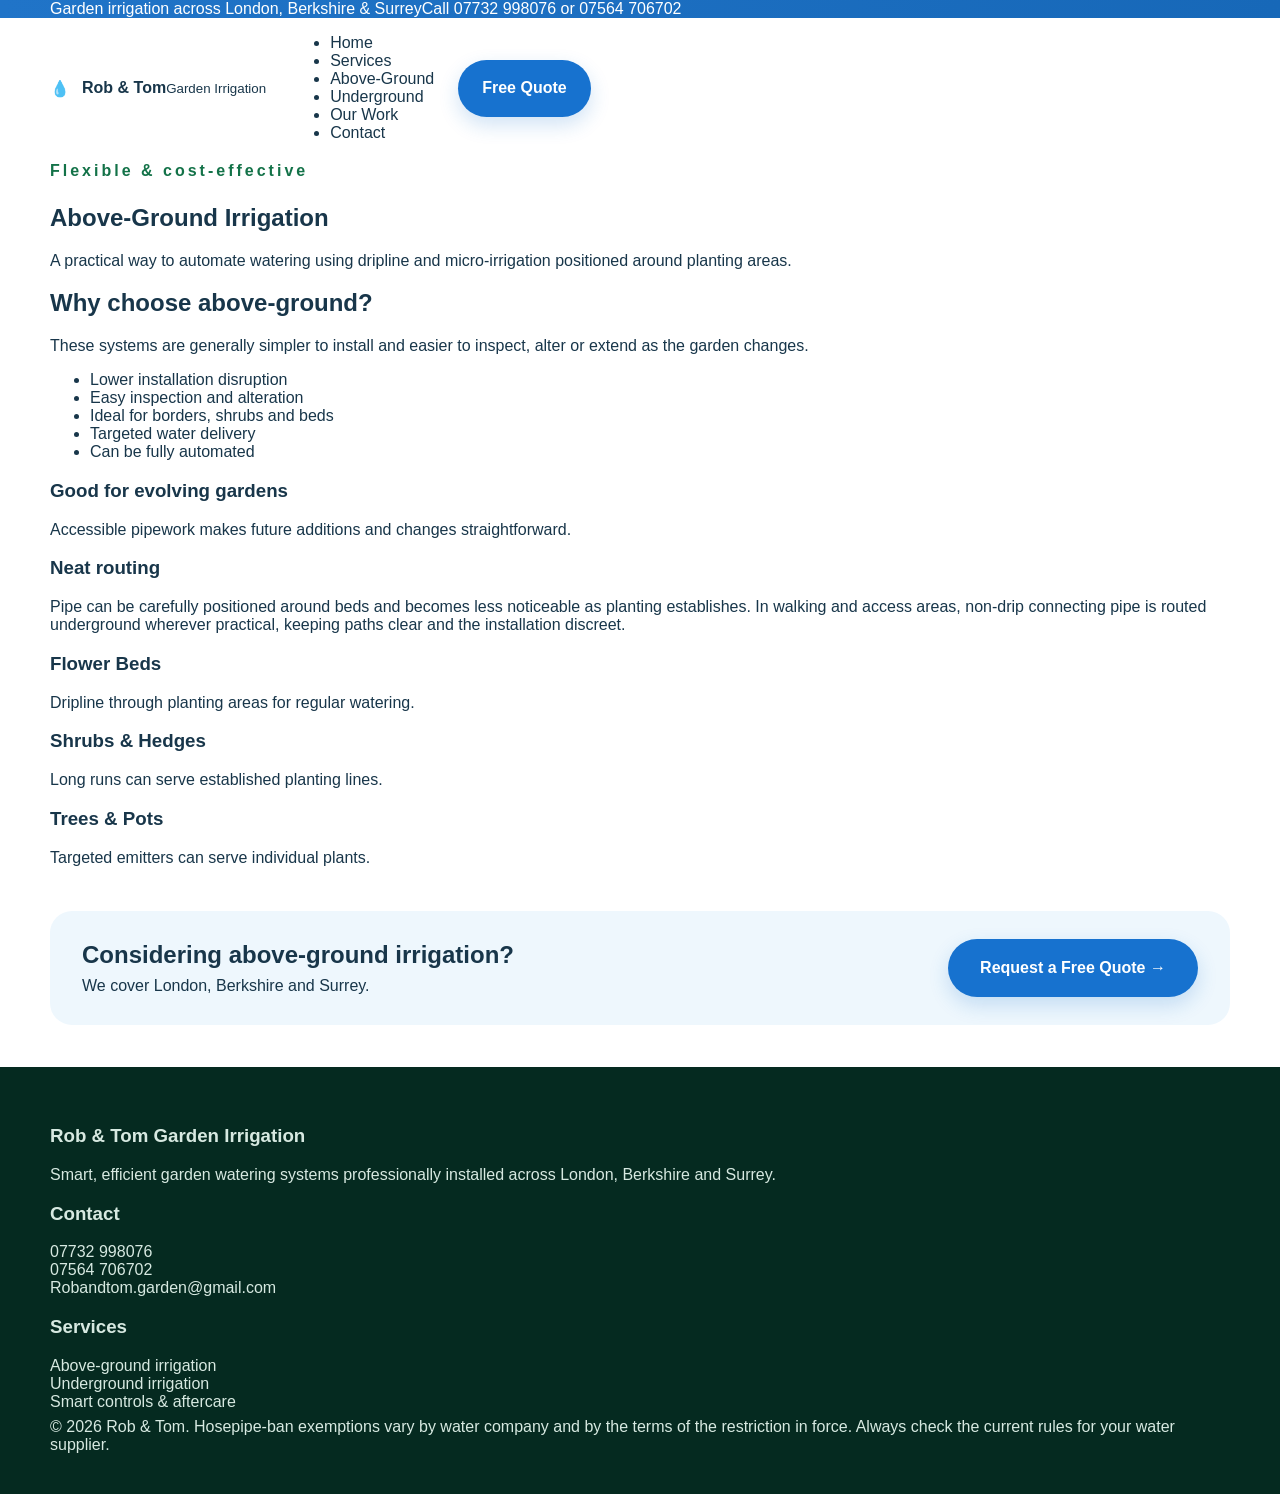
==== above-ground.html @ 771662ce "Add files via upload" ====
<!doctype html><html lang="en"><head><meta charset="utf-8"><meta name="viewport" content="width=device-width,initial-scale=1"><title>Above-Ground Garden Irrigation | Rob & Tom</title><meta name="description" content="Above-ground drip irrigation systems in London, Berkshire and Surrey."><link rel="stylesheet" href="styles.css"></head><body><div class="topbar"><div class="wrap"><span>Garden irrigation across London, Berkshire &amp; Surrey</span><span>Call 07732 998076 or 07564 706702</span></div></div><header><div class="wrap nav"><a class="brand" href="index.html"><span class="mark">💧</span><span><b>Rob &amp; Tom</b><small>Garden Irrigation</small></span></a><nav><button class="menu-btn" aria-label="Open menu">☰</button><ul><li><a href="index.html" class="">Home</a></li><li><a href="services.html" class="">Services</a></li><li><a href="above-ground.html" class="active">Above-Ground</a></li><li><a href="underground.html" class="">Underground</a></li><li><a href="our-work.html" class="">Our Work</a></li><li><a href="contact.html" class="">Contact</a></li></ul></nav><a class="btn btn-primary" href="contact.html">Free Quote</a></div></header><main><section class="page-hero"><div class="wrap"><div class="eyebrow">Flexible &amp; cost-effective</div><h1>Above-Ground Irrigation</h1><p class="lead">A practical way to automate watering using dripline and micro-irrigation positioned around planting areas.</p></div></section><section><div class="wrap split"><div><h2>Why choose above-ground?</h2><p>These systems are generally simpler to install and easier to inspect, alter or extend as the garden changes.</p><ul class="checks"><li>Lower installation disruption</li><li>Easy inspection and alteration</li><li>Ideal for borders, shrubs and beds</li><li>Targeted water delivery</li><li>Can be fully automated</li></ul></div><div class="card"><h3>Good for evolving gardens</h3><p>Accessible pipework makes future additions and changes straightforward.</p><h3>Neat routing</h3><p>Pipe can be carefully positioned around beds and becomes less noticeable as planting establishes. In walking and access areas, non-drip connecting pipe is routed underground wherever practical, keeping paths clear and the installation discreet.</p></div></div></section><section class="soft"><div class="wrap"><div class="cards"><div class="card"><h3>Flower Beds</h3><p>Dripline through planting areas for regular watering.</p></div><div class="card"><h3>Shrubs &amp; Hedges</h3><p>Long runs can serve established planting lines.</p></div><div class="card"><h3>Trees &amp; Pots</h3><p>Targeted emitters can serve individual plants.</p></div></div></div></section><section class="quote-panel">
  <div class="wrap quote-panel-inner">

    <div>
      <h2>Considering above-ground irrigation?</h2>
      <p>We cover London, Berkshire and Surrey.</p>
    </div>

    <a class="btn btn-primary quote-button" href="contact.html">
      Request a Free Quote →
    </a>

  </div>
</section></main><footer><div class="wrap"><div class="footer-grid"><div><h3>Rob &amp; Tom Garden Irrigation</h3><p>Smart, efficient garden watering systems professionally installed across London, Berkshire and Surrey.</p></div><div><h3>Contact</h3><p><a href="tel:+447732998076">07732 998076</a><br><a href="tel:+447564706702">07564 706702</a><br><a href="mailto:robandtomwi@gmail.com">Robandtom.garden@gmail.com</a></p></div><div><h3>Services</h3><p><a href="above-ground.html">Above-ground irrigation</a><br><a href="underground.html">Underground irrigation</a><br><a href="services.html">Smart controls &amp; aftercare</a></p></div></div><div class="small">© 2026 Rob &amp; Tom. Hosepipe-ban exemptions vary by water company and by the terms of the restriction in force. Always check the current rules for your water supplier.</div></div></footer><script src="script.js"></script></body></html>
---- styles.css ----
/* =========================================================
   ROB & TOM GARDEN IRRIGATION
   Homepage styles
   Matched to the new index.html
   ========================================================= */


/* ---------- BASIC RESET ---------- */

* {
  box-sizing: border-box;
}

html {
  scroll-behavior: smooth;
}

body {
  margin: 0;
  font-family: Arial, Helvetica, sans-serif;
  color: #18364a;
  background: #ffffff;
}

img {
  display: block;
  max-width: 100%;
}

a {
  color: inherit;
  text-decoration: none;
}

.wrap {
  width: min(1180px, calc(100% - 40px));
  margin: 0 auto;
}


/* =========================================================
   TOP BAR
   ========================================================= */

.topbar {
  background: linear-gradient(90deg, #2074c8, #1768b8);
  color: #ffffff;
}

.topbar-inner {
  min-height: 46px;
  display: flex;
  justify-content: space-between;
  align-items: center;
  gap: 24px;
  font-size: 14px;
  font-weight: 600;
}


/* =========================================================
   HEADER
   ========================================================= */

.site-header {
  position: relative;
  z-index: 50;
  background: rgba(255, 255, 255, 0.98);
  border-bottom: 1px solid #e4edf2;
}

.nav {
  min-height: 106px;
  display: flex;
  align-items: center;
  gap: 24px;
}

.brand {
  display: flex;
  align-items: center;
  gap: 12px;
  flex-shrink: 0;
}

.brand-drop {
  font-size: 47px;
  line-height: 1;
}

.brand-text {
  display: flex;
  flex-direction: column;
}

.brand-text strong {
  color: #136b9f;
  font-size: 29px;
  line-height: 1;
}

.brand-text small {
  margin-top: 6px;
  color: #187344;
  font-size: 11px;
  font-weight: 800;
  letter-spacing: 3px;
}

.main-nav {
  margin-left: auto;
}

.nav-links {
  display: flex;
  align-items: center;
  gap: 24px;
  list-style: none;
  margin: 0;
  padding: 0;
}

.nav-links a {
  display: block;
  padding: 12px 0;
  color: #173448;
  font-size: 14px;
  font-weight: 600;
}

.nav-links a:hover,
.nav-links a.active {
  color: #176fc2;
}

.nav-links a.active {
  border-bottom: 2px solid #176fc2;
}

.menu-btn {
  display: none;
  border: 0;
  padding: 8px;
  background: transparent;
  color: #166ca0;
  font-size: 32px;
  cursor: pointer;
}


/* =========================================================
   BUTTONS
   ========================================================= */

.btn {
  display: inline-flex;
  align-items: center;
  justify-content: center;
  gap: 10px;

  border-radius: 999px;

  font-weight: 800;
  text-align: center;

  transition:
    transform 0.18s ease,
    box-shadow 0.18s ease;
}

.btn:hover {
  transform: translateY(-1px);
}

.header-quote {
  flex-shrink: 0;
  padding: 14px 20px;

  background: #1772cf;
  color: white;

  font-size: 13px;

  box-shadow: 0 6px 18px rgba(23, 114, 207, 0.17);
}

.btn-primary {
  min-height: 57px;
  padding: 0 24px;

  background: #1772cf;
  color: #ffffff;

  font-size: 16px;

  box-shadow: 0 8px 20px rgba(23, 114, 207, 0.2);
}

.btn-call {
  min-height: 57px;
  padding: 0 24px;

  background: #087844;
  color: #ffffff;

  font-size: 16px;

  box-shadow: 0 8px 20px rgba(8, 120, 68, 0.18);
}


/* =========================================================
   HERO
   ========================================================= */

.hero {
  position: relative;
  overflow: hidden;

  min-height: 720px;

  background: #ffffff;
}


/*
   Garden image.

   The page still works before hero-garden.png is uploaded.
   Until then you will simply see the light fallback background.
*/

   .hero-equipment {
  position: absolute;
  left: 3%;
  bottom: 18px;
  width: min(42vw, 620px);
  height: auto;
  z-index: 4;
  object-fit: contain;
  pointer-events: none;
}
.hero-garden {
  position: absolute;

  top: 0;
  right: 0;
  bottom: 0;
  left: 41%;

  z-index: 0;

  background-color: #edf7f1;

  background-image:
    linear-gradient(
      90deg,
      #ffffff 0%,
      rgba(255,255,255,0.97) 6%,
      rgba(255,255,255,0.78) 18%,
      rgba(255,255,255,0.28) 35%,
      rgba(255,255,255,0) 54%
    ),
    url("%20hero-garden.png");
  background-size: cover;
  background-position: center;
  background-repeat: no-repeat;
}


/*
   A soft white fade behind the text.
   This keeps the words readable without making
   the garden look like a rectangular photograph.
*/

.hero::after {
  content: "";

  position: absolute;
  inset: 0;

  z-index: 1;

  pointer-events: none;

  background:
    linear-gradient(
      90deg,
      #ffffff 0%,
      #ffffff 34%,
      rgba(255,255,255,0.94) 42%,
      rgba(255,255,255,0.56) 53%,
      rgba(255,255,255,0) 69%
    );
}

.hero-layout {
  position: relative;
  z-index: 3;

  min-height: 625px;

  display: flex;
  align-items: flex-start;

  padding-top: 62px;
  padding-bottom: 165px;
}

.hero-content {
  width: 56%;
  max-width: 675px;
}

.eyebrow {
  margin: 0 0 20px;

  color: #137248;

  font-size: 16px;
  line-height: 1.6;
  font-weight: 800;

  letter-spacing: 3px;
}

.hero h1 {
  margin: 0;

  font-size: clamp(52px, 5vw, 76px);
  line-height: 0.98;

  letter-spacing: -3px;
}

.hero h1 span {
  display: block;
}

.hero-green {
  color: #075c38;
}

.hero-blue {
  margin-top: 8px;
  color: #176cc4;
}

.hero-description {
  max-width: 590px;

  margin: 27px 0 0;

  color: #345367;

  font-size: 20px;
  line-height: 1.55;
}

.hero-script {
  margin: 20px 0 0;

  color: #13814e;

  font-family: Georgia, "Times New Roman", serif;
  font-style: italic;

  font-size: 31px;
  line-height: 1.1;
}

.hero-actions {
  display: flex;
  flex-wrap: wrap;

  gap: 12px;

  margin-top: 27px;
}


/* =========================================================
   IRRIGATION EQUIPMENT
   ========================================================= */

/*
   The index already contains the correct image position.

   It is deliberately hidden until we add the real
   hero-equipment.png file in the next step.

   This prevents a broken-image symbol appearing now.
*/

.hero-equipment {
    display: block;
    position: absolute;
    z-index: 4;
    left: 3%;
    bottom: 18px;
    width: min(42vw, 620px);
}

.hero-equipment img {
    display: block;
    width: 100%;
    height: auto;
}


/* =========================================================
   BENEFITS PANEL
   ========================================================= */

.benefits-panel {
  position: absolute;

  z-index: 8;

  left: 50%;
  bottom: 24px;

  transform: translateX(-50%);

  display: grid;
  grid-template-columns: repeat(4, 1fr);

  background: rgba(255, 255, 255, 0.97);

  border: 1px solid rgba(215, 229, 236, 0.95);
  border-radius: 23px;

  box-shadow: 0 15px 42px rgba(29, 65, 79, 0.15);

  padding: 22px 15px;
}

.benefit {
  display: flex;
  align-items: flex-start;
  gap: 12px;

  min-width: 0;

  padding: 9px 18px;

  border-right: 1px solid #dce8ed;
}

.benefit:last-child {
  border-right: none;
}

.benefit-icon {
  flex-shrink: 0;

  width: 38px;

  font-size: 29px;
  line-height: 1;
}

.benefit strong {
  color: #08633d;

  font-size: 12px;

  letter-spacing: 0.5px;
}

.benefit p {
  margin: 7px 0 0;

  color: #536a77;

  font-size: 13px;
  line-height: 1.45;
}


/* =========================================================
   INTRO SECTION
   ========================================================= */

.intro-section {
  padding: 90px 0;
}

.section-label {
  margin: 0;

  color: #157345;

  font-size: 13px;
  font-weight: 800;

  letter-spacing: 2.5px;
}

.intro-section h2,
.technology-section h2,
.hosepipe-section h2,
.final-cta h2 {
  margin: 14px 0 18px;

  color: #073f2b;

  font-size: clamp(35px, 4vw, 50px);
  line-height: 1.1;

  letter-spacing: -1px;
}

.section-lead {
  max-width: 850px;

  margin: 0;

  color: #566c78;

  font-size: 19px;
  line-height: 1.65;
}


/* =========================================================
   SERVICE CARDS
   ========================================================= */

.service-cards {
  display: grid;
  grid-template-columns: repeat(3, 1fr);

  gap: 22px;

  margin-top: 42px;
}

.service-card {
  padding: 30px;

  background: #f5fafb;

  border: 1px solid #e1ecef;
  border-radius: 21px;
}

.service-card h3 {
  margin: 0 0 16px;

  color: #0b6040;

  font-size: 23px;
}

.service-card p {
  margin: 0;

  color: #58707c;

  font-size: 16px;
  line-height: 1.65;
}

.service-card a {
  display: inline-block;

  margin-top: 22px;

  color: #176fc2;

  font-weight: 800;
}


/* =========================================================
   TECHNOLOGY SECTION
   ========================================================= */

.technology-section {
  padding: 90px 0;

  background: #eef8f4;
}

.technology-grid {
  display: grid;
  grid-template-columns: 1.05fr 0.95fr;

  gap: 65px;

  align-items: center;
}

.technology-section p {
  color: #536b77;

  font-size: 17px;
  line-height: 1.7;
}

.feature-list {
  display: grid;
  gap: 14px;

  list-style: none;

  margin: 0;
  padding: 0;
}

.feature-list li {
  padding: 18px 20px;

  background: #ffffff;

  border-radius: 15px;

  color: #365864;

  font-weight: 700;

  box-shadow: 0 6px 20px rgba(26, 68, 74, 0.06);
}


/* =========================================================
   HOSEPIPE SECTION
   ========================================================= */

.hosepipe-section {
  padding: 82px 0;
}

.hosepipe-box {
  padding: 52px;

  background:
    linear-gradient(
      135deg,
      #e9f7ff,
      #f1fbf5
    );

  border-radius: 27px;
}

.hosepipe-box > div {
  max-width: 830px;
}

.hosepipe-box p {
  color: #526a76;

  font-size: 17px;
  line-height: 1.65;
}

.small-note {
  font-size: 14px !important;
}


/* =========================================================
   FINAL CTA
   ========================================================= */

.final-cta {
  padding: 85px 0;

  background: #073d2a;

  color: #ffffff;

  text-align: center;
}

.final-cta h2 {
  color: #ffffff;
}

.final-cta p {
  margin: 0;

  color: #d6e9e0;

  font-size: 19px;
}

.final-actions {
  display: flex;
  justify-content: center;
  flex-wrap: wrap;

  gap: 14px;

  margin-top: 28px;
}


/* =========================================================
   FOOTER
   ========================================================= */

footer {
  padding: 40px 0;

  background: #052a20;

  color: #d7e9e1;
}

.footer-inner {
  display: flex;
  justify-content: space-between;

  gap: 30px;
}

footer p {
  margin: 7px 0;
}


/* =========================================================
   TABLET / MOBILE
   ========================================================= */

@media (max-width: 900px) {

  .wrap {
    width: calc(100% - 30px);
  }


  /* HEADER */

  .topbar {
    display: none;
  }

  .nav {
    min-height: 104px;
  }

  .brand-drop {
    font-size: 42px;
  }

  .brand-text strong {
    font-size: 26px;
  }

  .brand-text small {
    font-size: 9px;
    letter-spacing: 2.5px;
  }

  .header-quote {
    display: none;
  }

  .menu-btn {
    display: block;
  }

  .main-nav {
    margin-left: auto;
  }

  .nav-links {
    display: none;

    position: absolute;

    top: 104px;
    left: 0;
    right: 0;

    z-index: 100;

    flex-direction: column;
    align-items: stretch;

    gap: 0;

    padding: 15px 24px 25px;

    background: #ffffff;

    border-top: 1px solid #e8eef1;

    box-shadow: 0 12px 25px rgba(18, 52, 66, 0.12);
  }

  .nav-links.open {
    display: flex;
  }

  .nav-links a {
    padding: 14px 4px;

    font-size: 17px;

    border-bottom: 1px solid #edf2f4;
  }


  /* =======================================================
     MOBILE HERO

     Important:
     hero-garden stays ABSOLUTE.

     Therefore it cannot jump above the text even though
     the garden div comes before the text in index.html.
     ======================================================= */

  .hero {
    min-height: 900px;

    background: #ffffff;
  }

  .hero-garden {
    position: absolute;

    top: 400px;
    right: 0;
    bottom: 0;
    left: 0;

    min-height: 500px;

    background-image:
      linear-gradient(
        180deg,
        #ffffff 0%,
        rgba(255,255,255,0.94) 8%,
        rgba(255,255,255,0.58) 20%,
        rgba(255,255,255,0.08) 42%,
        rgba(255,255,255,0) 58%
      ),
      url("%20hero-garden.png");

    background-size: cover;
    background-position: center;
  }

  .hero::after {
    background:
      linear-gradient(
        180deg,
        #ffffff 0%,
        #ffffff 42%,
        rgba(255,255,255,0.96) 48%,
        rgba(255,255,255,0.48) 61%,
        rgba(255,255,255,0) 75%
      );
  }

  .hero-layout {
    min-height: 760px;

    display: block;

    padding-top: 45px;
    padding-bottom: 240px;
  }

  .hero-content {
    width: 100%;
    max-width: 640px;
  }

  .eyebrow {
    margin-bottom: 18px;

    font-size: 14px;
    line-height: 1.55;

    letter-spacing: 2.4px;
  }

  .hero h1 {
    max-width: 650px;

    font-size: clamp(48px, 10vw, 67px);

    line-height: 0.98;

    letter-spacing: -2px;
  }

  .hero-blue {
    margin-top: 8px;
  }

  .hero-description {
    max-width: 610px;

    margin-top: 24px;

    font-size: 19px;
    line-height: 1.55;
  }

  .hero-script {
    margin-top: 20px;

    font-size: 32px;
  }

  .hero-actions {
    display: grid;
    grid-template-columns: 1fr 1fr;

    max-width: 610px;

    gap: 11px;

    margin-top: 26px;
  }

  .hero-actions .btn {
    min-height: 58px;

    padding-left: 16px;
    padding-right: 16px;

    font-size: 15px;
  }


  /* BENEFITS */

  .benefits-panel {
    bottom: 18px;

    grid-template-columns: 1fr 1fr;

    padding: 15px;

    border-radius: 20px;
  }

  .benefit {
    padding: 15px 12px;

    border-right: none;
    border-bottom: 1px solid #e0e9ed;
  }

  .benefit:nth-child(odd) {
    border-right: 1px solid #e0e9ed;
  }

  .benefit:nth-last-child(-n + 2) {
    border-bottom: none;
  }


  /* LOWER PAGE */

  .service-cards {
    grid-template-columns: 1fr;
  }

  .technology-grid {
    grid-template-columns: 1fr;

    gap: 35px;
  }

  .footer-inner {
    flex-direction: column;
  }
}


/* =========================================================
   SMALL PHONES
   ========================================================= */

@media (max-width: 560px) {

  .wrap {
    width: calc(100% - 28px);
  }


  /* HEADER */

  .nav {
    min-height: 98px;
  }

  .brand {
    gap: 8px;
  }

  .brand-drop {
    font-size: 38px;
  }

  .brand-text strong {
    font-size: 24px;
  }

  .brand-text small {
    margin-top: 5px;

    font-size: 8px;
    letter-spacing: 2.2px;
  }

  .menu-btn {
    font-size: 30px;
  }

  .nav-links {
    top: 98px;
  }


  /* HERO */

  .hero {
    min-height: 1030px;
  }

  .hero-garden {
    top: 570px;

    min-height: 460px;

    background-position: 60% center;
  }

  .hero::after {
    background:
      linear-gradient(
        180deg,
        #ffffff 0%,
        #ffffff 52%,
        rgba(255,255,255,0.9) 58%,
        rgba(255,255,255,0.36) 70%,
        rgba(255,255,255,0) 82%
      );
  }

  .hero-layout {
    min-height: 860px;

    padding-top: 38px;
    padding-bottom: 270px;
  }

  .eyebrow {
    font-size: 13px;

    letter-spacing: 2px;
  }

  .hero h1 {
    font-size: clamp(43px, 12vw, 56px);

    letter-spacing: -1.8px;
  }

  .hero-description {
    margin-top: 22px;

    font-size: 18px;
    line-height: 1.55;
  }

  .hero-script {
    margin-top: 19px;

    font-size: 30px;
  }

  .hero-actions {
    grid-template-columns: 1fr;

    gap: 10px;

    margin-top: 24px;
  }

  .hero-actions .btn {
    width: 100%;

    min-height: 59px;

    font-size: 16px;
  }


  /* BENEFITS */

  .benefits-panel {
    bottom: 14px;

    grid-template-columns: 1fr 1fr;

    padding: 10px;
  }

  .benefit {
    display: block;

    padding: 12px 9px;
  }

  .benefit-icon {
    margin-bottom: 8px;

    font-size: 25px;
  }

  .benefit strong {
    font-size: 11px;
  }

  .benefit p {
    margin-top: 5px;

    font-size: 12px;
    line-height: 1.4;
  }


  /* LOWER SECTIONS */

  .intro-section,
  .technology-section,
  .hosepipe-section,
  .final-cta {
    padding-top: 62px;
    padding-bottom: 62px;
  }

  .intro-section h2,
  .technology-section h2,
  .hosepipe-section h2,
  .final-cta h2 {
    font-size: 34px;
  }

  .section-lead {
    font-size: 18px;
  }

  .service-card {
    padding: 25px;
  }

  .hosepipe-box {
    padding: 28px 21px;
  }
  }
/* =========================================================
   FINAL HERO LAYOUT
   Uses the real hero-garden.png and Hero-equipment.png
   ========================================================= */

/* Garden */
.hero-garden {
    position: absolute !important;
    z-index: 0 !important;

    background-image: url("hero-garden.png") !important;
    background-size: contain !important;
    background-position: right center !important;
    background-repeat: no-repeat !important;
    background-color: transparent !important;
}

/* Keep text/buttons above both images */
.hero-content {
    position: relative;
    z-index: 5 !important;
}

.hero-actions {
    position: relative;
    z-index: 6 !important;
}

/* Equipment */
.hero-equipment {
    position: absolute !important;

    /* nearly same tablet size in both orientations */
    width: min(520px, 72vw) !important;

    left: 2% !important;
    bottom: 55px !important;

    /* behind the text/buttons, but above garden */
    z-index: 2 !important;

    pointer-events: none;
}

.hero-equipment img {
    width: 100% !important;
    height: auto !important;
    display: block;
}

/* No artificial white fade over the garden */
.hero::after {
    display: none !important;
}


/* =========================
   LANDSCAPE
   ========================= */
@media (orientation: landscape) {

    .hero-garden {
        top: 0 !important;
        right: 0 !important;
        bottom: 0 !important;

        /* allows garden to extend behind
           Irrigation / Watering Systems */
        left: 25% !important;
    }

    .hero-equipment {
        width: min(520px, 36vw) !important;
        left: 3% !important;
        bottom: 55px !important;
    }
}


/* =========================
   PORTRAIT
   ========================= */
@media (orientation: portrait) {

    .hero-garden {
        top: 430px !important;
        right: 0 !important;
        bottom: 0 !important;
        left: 0 !important;

        min-height: 520px !important;
        background-position: right center !important;
    }

    .hero-equipment {
        width: min(500px, 68vw) !important;
        left: 3% !important;
        bottom: 95px !important;
    }
}


/* Benefits panel */
.benefits-panel {
    bottom: -150px !important;
    transform: translateX(-50%) !important;
}

.hero {
    margin-bottom: 150px;
}
@media (orientation: portrait) {
    .hero-equipment {
        width: min(430px, 58vw) !important;
        left: 4% !important;
        bottom: 55px !important;
    }
}
@media (orientation: portrait) {

    .hero-actions {
        transform: translateY(45px) !important;
    }

    .hero-equipment {
        transform: translateY(45px) !important;
    }
}
/* PORTRAIT - move buttons + equipment further down */
@media (orientation: portrait) {

    .hero-actions {
        transform: translateY(100px) !important;
    }

    .hero-equipment {
        transform: translateY(120px) !important;
    }
}
/* PORTRAIT - equipment position only */
@media (orientation: portrait) {

    .hero-equipment {
        top: 820px !important;
        bottom: auto !important;
        transform: none !important;
    }

}
/* PORTRAIT - lower the information/benefits bar */
@media (orientation: portrait) {

    .benefits-panel {
        bottom: -230px !important;
    }

    .hero {
        margin-bottom: 230px !important;
    }
}
/* PORTRAIT - allow lower hero elements to remain visible */
@media (orientation: portrait) {

    .hero {
        overflow: visible !important;
        margin-bottom: 300px !important;
    }

}
/* PORTRAIT - move benefits panel lower */
@media (orientation: portrait) {
    .benefits-panel {
        bottom: -300px !important;
    }

    .hero {
        margin-bottom: 450px !important;
    }
}
/* LANDSCAPE - closer to preferred hero layout */
@media (orientation: landscape) {

    .hero-equipment {
        bottom: 35px !important;
        left: 3% !important;
        width: min(580px, 41vw) !important;
        z-index: 2 !important;
    }

    .benefits-panel {
        bottom: -40px !important;
        z-index: 8 !important;
    }

    .hero {
        margin-bottom: 90px !important;
        overflow: visible !important;
    }

    .hero-content {
        position: relative;
        z-index: 5 !important;
    }

    .hero h1 {
        text-shadow:
            0 0 10px rgba(255,255,255,0.95),
            0 0 18px rgba(255,255,255,0.85);
    }

    .hero-description {
        text-shadow:
            0 0 8px rgba(255,255,255,0.95),
            0 0 14px rgba(255,255,255,0.85);
    }
}
/* LANDSCAPE - small text readable without white rectangle */
@media (orientation: landscape) {

    .hero-description {
        position: relative;
        z-index: 6 !important;

        background: none !important;
        padding: 0 !important;

        color: #344f5c !important;

        text-shadow:
            -2px -2px 3px rgba(255,255,255,1),
             2px -2px 3px rgba(255,255,255,1),
            -2px  2px 3px rgba(255,255,255,1),
             2px  2px 3px rgba(255,255,255,1),
             0 0 9px rgba(255,255,255,1),
             0 0 16px rgba(255,255,255,0.95);
    }
}
/* =========================================
   SERVICE PAGE COMPARISON + QUOTE
   ========================================= */

.compare-mobile {
  display: none;
}

.compare {
  width: 100%;
  border-collapse: separate;
  border-spacing: 0;
  overflow: hidden;
  border-radius: 16px;
  background: #fff;
}

.compare th,
.compare td {
  padding: 16px 18px;
  text-align: left;
  border-bottom: 1px solid #dfe9ee;
}

.compare th {
  font-weight: 800;
}

.compare th:nth-child(2) {
  color: #0b7645;
  background: #edf8f1;
}

.compare th:nth-child(3) {
  color: #176fc2;
  background: #eef6fd;
}

.quote-panel {
  padding: 28px 0 42px;
}

.quote-panel-inner {
  background: #eef7fd;
  border-radius: 22px;
  padding: 28px 32px;
  display: flex;
  align-items: center;
  justify-content: space-between;
  gap: 28px;
}

.quote-panel h2 {
  margin: 0 0 8px;
}

.quote-panel p {
  margin: 0;
}

.quote-button {
  flex-shrink: 0;
  min-width: 250px;
  min-height: 58px;
}


/* MOBILE / NARROW TABLET */

@media (max-width: 700px) {

  .compare-wide {
    display: none;
  }

  .compare-mobile {
    display: grid;
    gap: 12px;
  }

  .compare-card {
    background: #ffffff;
    border: 1px solid #dfe9ee;
    border-radius: 14px;
    padding: 15px 17px;
    box-shadow: 0 5px 16px rgba(18, 52, 66, 0.05);
  }

  .compare-card strong {
    display: block;
    margin-bottom: 8px;
    color: #173d50;
    font-size: 17px;
  }

  .compare-card span {
    display: block;
    margin: 4px 0;
    line-height: 1.45;
  }

  .compare-card span:first-of-type b {
    color: #0b7645;
  }

  .compare-card span:last-of-type b {
    color: #176fc2;
  }

  .quote-panel-inner {
    display: block;
    padding: 24px 20px;
  }

  .quote-button {
    display: flex;
    width: 100%;
    margin-top: 20px;
    min-width: 0;
  }
}
/* =========================================
   SIMPLE CONTACT PAGE
   ========================================= */

.contact-simple {
  padding: 10px 0 70px;
}

.contact-simple-item {
  display: flex;
  align-items: center;
  gap: 22px;
  margin: 28px 0;
}

.contact-icon {
  width: 72px;
  height: 72px;
  flex: 0 0 72px;

  display: flex;
  align-items: center;
  justify-content: center;

  border-radius: 50%;
  background: #eef7fd;

  color: #1772cf;
  font-size: 32px;
}

.contact-simple-item h2 {
  margin: 0 0 7px;
  color: #173d50;
}

.contact-simple-item p {
  margin: 0;
  font-size: 20px;
  line-height: 1.5;
}

.contact-simple-item a {
  color: #1772cf;
  text-decoration: none;
}

.contact-closing {
  margin-top: 45px;
  padding-top: 32px;

  border-top: 1px solid #dce9f0;

  text-align: center;
}

.contact-closing p {
  margin: 0 0 16px;
  font-size: 22px;
  color: #173d50;
}

.contact-closing strong {
  color: #0b7645;
  font-size: 20px;
  font-style: italic;
  font-weight: 600;
}

@media (max-width: 700px) {

  .contact-simple-item {
    gap: 16px;
    align-items: flex-start;
  }

  .contact-icon {
    width: 58px;
    height: 58px;
    flex-basis: 58px;
    font-size: 26px;
  }

  .contact-simple-item p {
    font-size: 18px;
  }
}
/* =========================================
   TABLET / MOBILE NAVIGATION FIX
   ========================================= */

@media (max-width: 900px) {

  /* Keep logo and hamburger neatly on one line */
  .nav {
    position: relative;
    min-height: 90px !important;
    display: flex;
    align-items: center;
  }

  /* Hide navigation links until hamburger is pressed */
  .nav nav ul {
    display: none !important;

    position: absolute;
    top: 90px;
    left: 0;
    right: 0;

    margin: 0;
    padding: 12px 22px 18px;

    list-style: none;

    background: #ffffff;
    border-top: 1px solid #e8eef1;
    box-shadow: 0 12px 25px rgba(18, 52, 66, 0.12);

    z-index: 100;
  }

  /* Show menu after hamburger is pressed */
  .nav nav ul.open {
    display: flex !important;
    flex-direction: column;
  }

  .nav nav ul li {
    margin: 0;
    padding: 0;
  }

  .nav nav ul a {
    display: block;
    padding: 13px 4px;

    font-size: 17px;
    text-decoration: none;

    border-bottom: 1px solid #edf2f4;
  }

  /* Hamburger */
  .menu-btn {
    display: block !important;
    font-size: 30px;
    cursor: pointer;
  }

  /* Hide the separate header Free Quote button on small screens */
  .nav > .btn.btn-primary {
    display: none !important;
  }
}
/* =========================================================
   ABOUT ROB & TOM - HOMEPAGE
   ========================================================= */

.about-home {
    padding: 80px 0;
    background: #ffffff;
}

.about-home-inner {
    max-width: 1050px;
    margin: 0 auto;
}

.about-home-heading {
    margin-bottom: 28px;
}

.about-home-heading .eyebrow {
    color: #08764f;
    font-weight: 800;
    letter-spacing: 3px;
    text-transform: uppercase;
    margin-bottom: 14px;
}

.about-home-heading h2 {
    margin: 0;
    color: #173f50;
    font-size: clamp(30px, 4vw, 44px);
    line-height: 1.15;
}

.about-home-text {
    max-width: 900px;
}

.about-home-text p {
    color: #405965;
    font-size: 18px;
    line-height: 1.7;
    margin: 0 0 20px;
}

.about-home-tagline {
    display: block;
    margin-top: 30px;
    color: #168454;
    font-family: Georgia, "Times New Roman", serif;
    font-size: 27px;
    line-height: 1.25;
    font-style: italic;
    font-weight: 600;
}

/* About section - tablet and mobile */
@media (max-width: 768px) {
    .about-home {
        padding: 55px 0;
    }

    .about-home-heading {
        margin-bottom: 22px;
    }

    .about-home-heading h2 {
        font-size: 30px;
    }

    .about-home-text p {
        font-size: 17px;
        line-height: 1.6;
    }

    .about-home-tagline {
        margin-top: 25px;
        font-size: 24px;
    }
}
/* Reduce gap above About section */
.about-home {
    padding-top: 45px;
}
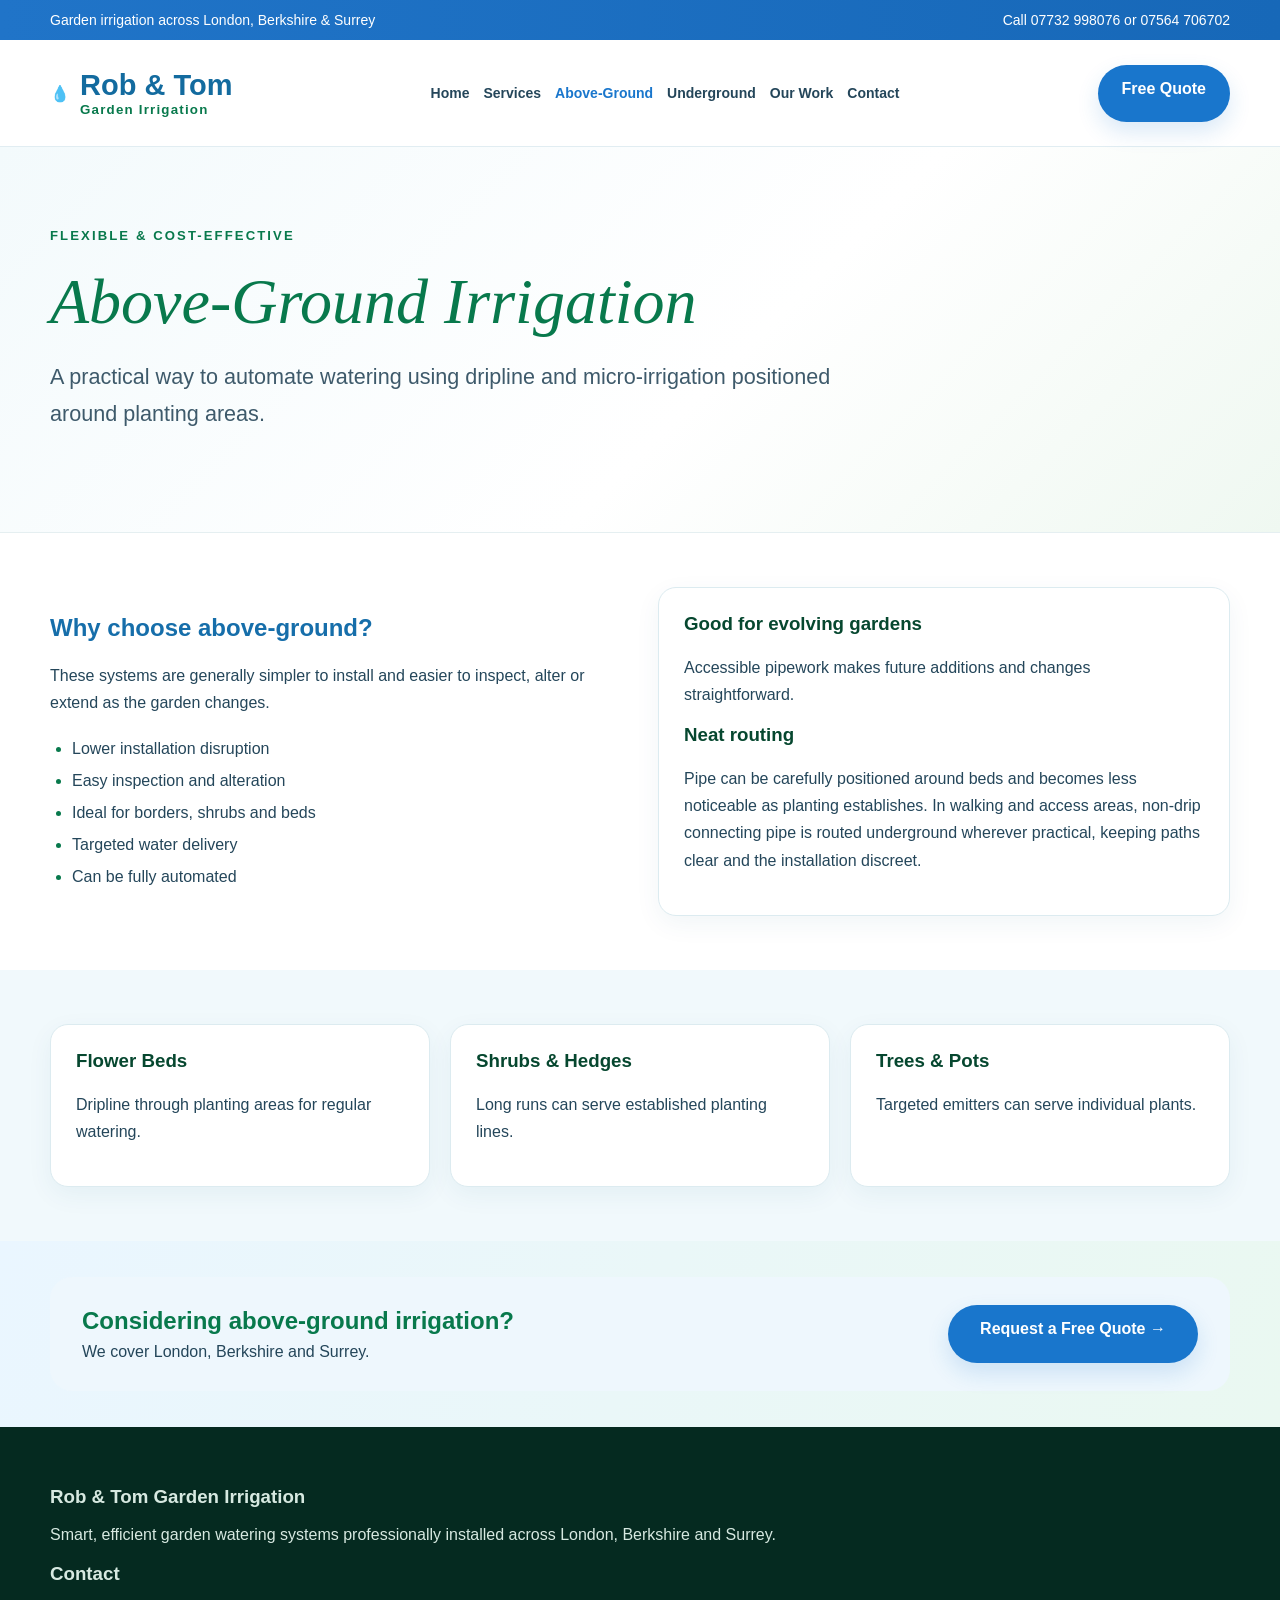
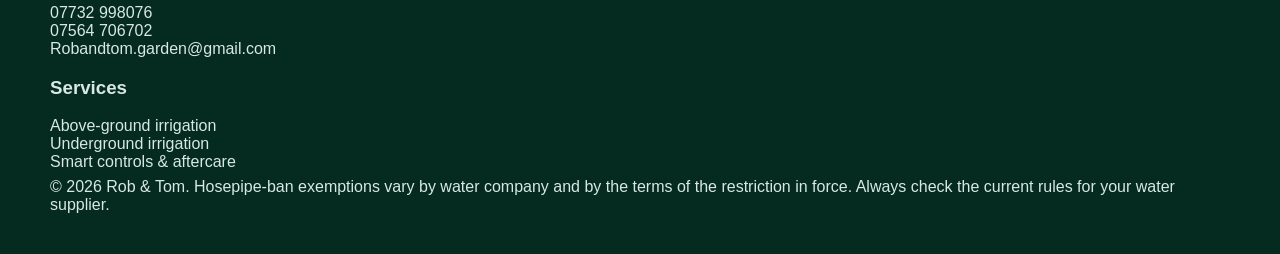
==== commit 92a8a3ac: "Add files via upload" ====
--- a/above-ground.html
+++ b/above-ground.html
@@ -1,4 +1,4 @@
-<!doctype html><html lang="en"><head><meta charset="utf-8"><meta name="viewport" content="width=device-width,initial-scale=1"><title>Above-Ground Garden Irrigation | Rob & Tom</title><meta name="description" content="Above-ground drip irrigation systems in London, Berkshire and Surrey."><link rel="stylesheet" href="styles.css"></head><body><div class="topbar"><div class="wrap"><span>Garden irrigation across London, Berkshire &amp; Surrey</span><span>Call 07732 998076 or 07564 706702</span></div></div><header><div class="wrap nav"><a class="brand" href="index.html"><span class="mark">💧</span><span><b>Rob &amp; Tom</b><small>Garden Irrigation</small></span></a><nav><button class="menu-btn" aria-label="Open menu">☰</button><ul><li><a href="index.html" class="">Home</a></li><li><a href="services.html" class="">Services</a></li><li><a href="above-ground.html" class="active">Above-Ground</a></li><li><a href="underground.html" class="">Underground</a></li><li><a href="our-work.html" class="">Our Work</a></li><li><a href="contact.html" class="">Contact</a></li></ul></nav><a class="btn btn-primary" href="contact.html">Free Quote</a></div></header><main><section class="page-hero"><div class="wrap"><div class="eyebrow">Flexible &amp; cost-effective</div><h1>Above-Ground Irrigation</h1><p class="lead">A practical way to automate watering using dripline and micro-irrigation positioned around planting areas.</p></div></section><section><div class="wrap split"><div><h2>Why choose above-ground?</h2><p>These systems are generally simpler to install and easier to inspect, alter or extend as the garden changes.</p><ul class="checks"><li>Lower installation disruption</li><li>Easy inspection and alteration</li><li>Ideal for borders, shrubs and beds</li><li>Targeted water delivery</li><li>Can be fully automated</li></ul></div><div class="card"><h3>Good for evolving gardens</h3><p>Accessible pipework makes future additions and changes straightforward.</p><h3>Neat routing</h3><p>Pipe can be carefully positioned around beds and becomes less noticeable as planting establishes. In walking and access areas, non-drip connecting pipe is routed underground wherever practical, keeping paths clear and the installation discreet.</p></div></div></section><section class="soft"><div class="wrap"><div class="cards"><div class="card"><h3>Flower Beds</h3><p>Dripline through planting areas for regular watering.</p></div><div class="card"><h3>Shrubs &amp; Hedges</h3><p>Long runs can serve established planting lines.</p></div><div class="card"><h3>Trees &amp; Pots</h3><p>Targeted emitters can serve individual plants.</p></div></div></div></section><section class="quote-panel">
+<!doctype html><html lang="en"><head><meta charset="utf-8"><meta name="viewport" content="width=device-width,initial-scale=1"><title>Above-Ground Garden Irrigation | Rob & Tom</title><meta name="description" content="Above-ground drip irrigation systems in London, Berkshire and Surrey."><link rel="stylesheet" href="styles.css"><link rel="stylesheet" href="subpage-theme.css"></head><body><div class="topbar"><div class="wrap"><span>Garden irrigation across London, Berkshire &amp; Surrey</span><span>Call 07732 998076 or 07564 706702</span></div></div><header><div class="wrap nav"><a class="brand" href="index.html"><span class="mark">💧</span><span><b>Rob &amp; Tom</b><small>Garden Irrigation</small></span></a><nav><button class="menu-btn" aria-label="Open menu">☰</button><ul><li><a href="index.html" class="">Home</a></li><li><a href="services.html" class="">Services</a></li><li><a href="above-ground.html" class="active">Above-Ground</a></li><li><a href="underground.html" class="">Underground</a></li><li><a href="our-work.html" class="">Our Work</a></li><li><a href="contact.html" class="">Contact</a></li></ul></nav><a class="btn btn-primary" href="contact.html">Free Quote</a></div></header><main><section class="page-hero"><div class="wrap"><div class="eyebrow">Flexible &amp; cost-effective</div><h1>Above-Ground Irrigation</h1><p class="lead">A practical way to automate watering using dripline and micro-irrigation positioned around planting areas.</p></div></section><section><div class="wrap split"><div><h2>Why choose above-ground?</h2><p>These systems are generally simpler to install and easier to inspect, alter or extend as the garden changes.</p><ul class="checks"><li>Lower installation disruption</li><li>Easy inspection and alteration</li><li>Ideal for borders, shrubs and beds</li><li>Targeted water delivery</li><li>Can be fully automated</li></ul></div><div class="card"><h3>Good for evolving gardens</h3><p>Accessible pipework makes future additions and changes straightforward.</p><h3>Neat routing</h3><p>Pipe can be carefully positioned around beds and becomes less noticeable as planting establishes. In walking and access areas, non-drip connecting pipe is routed underground wherever practical, keeping paths clear and the installation discreet.</p></div></div></section><section class="soft"><div class="wrap"><div class="cards"><div class="card"><h3>Flower Beds</h3><p>Dripline through planting areas for regular watering.</p></div><div class="card"><h3>Shrubs &amp; Hedges</h3><p>Long runs can serve established planting lines.</p></div><div class="card"><h3>Trees &amp; Pots</h3><p>Targeted emitters can serve individual plants.</p></div></div></div></section><section class="quote-panel">
   <div class="wrap quote-panel-inner">
 
     <div>
--- a/styles.css
+++ b/styles.css
@@ -1758,3 +1758,212 @@
 .about-home {
     padding-top: 45px;
 }
+
+/* =========================================================
+   APPROVED PREVIEW: portrait spacing and blue intro statement
+   27 October 2026. Desktop and landscape are unchanged.
+   ========================================================= */
+.intro-statement {
+  color: #1675cf;
+  font-family: Georgia, "Times New Roman", serif;
+  font-style: italic;
+  font-size: clamp(24px, 3.2vw, 34px);
+  line-height: 1.2;
+  margin: 0 0 42px;
+  max-width: 1080px;
+}
+.areas-we-cover p + p { margin-top: 12px; }
+@media (orientation: portrait) {
+  /* Put the two CTAs lower, within the garden photograph. */
+  .hero-actions { transform: translateY(230px) !important; }
+  /* Close the excessive white gap after the four benefits. */
+  .hero { margin-bottom: 335px !important; }
+  .intro-section { padding-top: 32px !important; }
+  /* Leave deliberate breathing room below the blue statement. */
+  .intro-statement { margin-bottom: 42px; }
+}
+@media (orientation: portrait) and (max-width: 700px) {
+  .hero-actions { transform: translateY(160px) !important; }
+  .hero { margin-bottom: 330px !important; }
+  .intro-statement { font-size: 24px; }
+}
+
+/* Approved mobile refinement: 27 Oct 2026 */
+@media (orientation: portrait) {
+  /* Lower both hero buttons further without affecting landscape. */
+  .hero-actions { transform: translateY(315px) !important; }
+  /* Keep benefits cleanly integrated into the white page. */
+  .benefits-panel {
+    background: #fff !important;
+    border: 0 !important;
+    box-shadow: none !important;
+  }
+  /* A little less white space after the benefits. */
+  .hero { margin-bottom: 305px !important; }
+  .intro-section { padding-top: 20px !important; }
+  /* Match the approved design: modest gap before green eyebrow. */
+  .intro-statement { margin-bottom: 24px !important; }
+}
+@media (orientation: portrait) and (max-width: 700px) {
+  .hero-actions { transform: translateY(245px) !important; }
+  .hero { margin-bottom: 300px !important; }
+}
+
+
+/* 27 Oct: phone-only hero action fix. Keep tablet/desktop unchanged. */
+@media screen and (max-width: 560px) and (orientation: portrait) {
+  .hero-actions {
+    transform: none !important;
+    position: relative !important;
+    top: auto !important;
+    bottom: auto !important;
+    margin-top: 18px !important;
+    display: flex !important;
+    flex-direction: row !important;
+    flex-wrap: wrap !important;
+    justify-content: center !important;
+    gap: 10px !important;
+    width: 100% !important;
+  }
+  .hero-actions .btn {
+    width: auto !important;
+    flex: 0 1 auto !important;
+    min-height: 42px !important;
+    padding: 10px 14px !important;
+    font-size: 14px !important;
+    line-height: 1.2 !important;
+  }
+}
+
+
+/* Narrow phones ONLY: raise the four benefits and remove all outer shadows.
+   Tablet portrait and all landscape layouts remain untouched. */
+@media screen and (max-width: 560px) and (orientation: portrait) {
+  .benefits-panel {
+    bottom: -100px !important;
+    background: #fff !important;
+    border: 0 !important;
+    box-shadow: none !important;
+    filter: none !important;
+  }
+  .hero {
+    margin-bottom: 130px !important;
+  }
+  .intro-section {
+    padding-top: 20px !important;
+  }
+}
+
+
+/* 27 Oct: cleaner, continuous white homepage sections.
+   Keep the three service cards deliberately unchanged. */
+.benefits-panel {
+  background: #fff !important;
+  border: 0 !important;
+  border-radius: 0 !important;
+  box-shadow: none !important;
+  filter: none !important;
+  padding: 12px 0 !important;
+  column-gap: 0 !important;
+}
+.benefit {
+  background: transparent !important;
+  box-shadow: none !important;
+  border: 0 !important;
+  border-radius: 0 !important;
+  padding-left: 10px;
+  padding-right: 10px;
+  gap: 8px;
+}
+.technology-section,
+.hosepipe-section,
+.areas-we-cover,
+.about-home,
+.intro-section {
+  background: #fff !important;
+  background-image: none !important;
+}
+.hosepipe-box {
+  background: #fff !important;
+  background-image: none !important;
+  border: 0 !important;
+  box-shadow: none !important;
+  padding: 24px 0 !important;
+}
+.technology-section .feature-list li {
+  background: #fff !important;
+  box-shadow: none !important;
+}
+.intro-section { padding-top: 48px; padding-bottom: 48px; }
+.technology-section { padding-top: 50px; padding-bottom: 50px; }
+.hosepipe-section { padding-top: 38px; padding-bottom: 38px; }
+.about-home { padding-top: 40px; padding-bottom: 48px; }
+@media screen and (min-width: 701px) and (orientation: landscape) {
+  .benefits-panel { padding: 8px 0 !important; }
+  .benefit { padding: 8px 7px !important; gap: 7px; }
+}
+
+/* Phone portrait only: equipment in front of benefits, with readable labels. */
+@media screen and (max-width: 560px) and (orientation: portrait) {
+  .hero { overflow: visible !important; isolation: auto !important; }
+  .hero-equipment {
+    z-index: 30 !important;
+    bottom: -35px !important;
+    left: 1% !important;
+    transform: none !important;
+    width: min(430px, 58vw) !important;
+  }
+  .benefits-panel {
+    z-index: 10 !important;
+    padding-top: 95px !important;
+  }
+}
+
+/* Phone portrait only — reduce white benefits panel overlap with equipment. */
+@media screen and (max-width: 560px) and (orientation: portrait) {
+  .benefits-panel {
+    bottom: -145px !important; /* lower panel 45px, uncover equipment */
+    padding-top: 45px !important; /* less empty white space above benefit text */
+  }
+  .hero { margin-bottom: 175px !important; }
+}
+
+
+/* 28 Oct: phone portrait equipment must overlap IN FRONT of benefits.
+   Override old portrait top:820px and competing bottom offsets. */
+@media screen and (max-width: 560px) and (orientation: portrait) {
+  .hero { overflow: visible !important; isolation: auto !important; margin-bottom: 185px !important; }
+  .hero-equipment {
+    position: absolute !important;
+    top: auto !important;
+    bottom: -68px !important;
+    left: 1% !important;
+    width: min(430px, 58vw) !important;
+    transform: none !important;
+    z-index: 50 !important;
+    overflow: visible !important;
+  }
+  .hero-equipment img { display: block !important; width: 100% !important; height: auto !important; object-fit: contain !important; }
+  .benefits-panel {
+    bottom: -165px !important;
+    z-index: 10 !important;
+    padding-top: 82px !important;
+  }
+}
+
+/* 28 Oct — phone portrait: equipment above benefits, no clipping.
+   Scoped to narrow portrait phones; all other layouts remain untouched. */
+@media screen and (max-width: 560px) and (orientation: portrait) {
+  .hero { position: relative !important; overflow: visible !important; isolation: isolate !important; }
+  .hero-equipment {
+    position: absolute !important; top: auto !important; bottom: -68px !important;
+    left: 1% !important; width: min(430px, 58vw) !important;
+    transform: none !important; z-index: 100 !important;
+    visibility: visible !important; overflow: visible !important;
+  }
+  .hero-equipment img { display: block !important; width: 100% !important; height: auto !important; object-fit: contain !important; }
+  .benefits-panel {
+    z-index: 1 !important; bottom: -165px !important;
+    padding-top: 105px !important;
+  }
+}
--- a/subpage-theme.css
+++ b/subpage-theme.css
@@ -0,0 +1,50 @@
+
+/* Rob & Tom — colour and typography for interior pages only.
+   Loaded after styles.css; homepage is deliberately excluded. */
+:root { --rt-blue:#1976cc; --rt-green:#08794c; --rt-deep:#06472f; --rt-ink:#24465a; --rt-pale:#f1f9fc; }
+body { color:var(--rt-ink); background:#fff; }
+.topbar { background:linear-gradient(90deg,#2074c8,#1768b8); color:#fff; }
+.topbar > .wrap { display:flex; justify-content:space-between; align-items:center; flex-wrap:wrap; gap:8px 22px; padding-top:12px; padding-bottom:12px; font-size:14px; }
+body > header:not(.site-header) { background:#fff; border-bottom:1px solid #e1edf2; }
+body > header:not(.site-header) .nav { display:flex; align-items:center; justify-content:space-between; flex-wrap:wrap; gap:16px; padding-top:15px; padding-bottom:15px; }
+body > header:not(.site-header) .brand { display:flex; align-items:center; gap:10px; }
+body > header:not(.site-header) .brand b { display:block; color:#136b9f; font-size:clamp(21px,3vw,29px); }
+body > header:not(.site-header) .brand small { display:block; color:var(--rt-green); font-weight:700; letter-spacing:.09em; }
+body > header:not(.site-header) nav ul { list-style:none; display:flex; align-items:center; flex-wrap:wrap; gap:14px; padding:0; margin:0; }
+body > header:not(.site-header) nav a { font-size:14px; font-weight:700; color:#24465a; }
+body > header:not(.site-header) nav a.active, body > header:not(.site-header) nav a:hover { color:var(--rt-blue); }
+body > header:not(.site-header) .menu-btn { display:none; }
+.page-hero { background:linear-gradient(135deg,#f3fafc 0%,#fff 57%,#eff8f1 100%); border-bottom:1px solid #e5eff1; padding:clamp(40px,7vw,78px) 0; }
+.page-hero .eyebrow,.work-eyebrow { color:var(--rt-green); text-transform:uppercase; font-weight:800; letter-spacing:.16em; font-size:.82rem; }
+.page-hero h1,.work-page h1 { color:var(--rt-green)!important; font-family:Georgia,'Times New Roman',serif; font-style:italic; font-weight:500; font-size:clamp(2.25rem,5vw,4.2rem); line-height:1.12; margin:14px 0 20px; }
+.page-hero .lead { color:#3e5a6b; max-width:800px; font-size:clamp(1.1rem,2.2vw,1.35rem); line-height:1.7; }
+main > section:not(.page-hero):not(.quote-panel), .work-page { padding-top:clamp(28px,5vw,54px); padding-bottom:clamp(28px,5vw,54px); }
+main h2:not(.work-page h2), .work-page h2 { color:#166eaa; }
+.cards { display:grid; grid-template-columns:repeat(auto-fit,minmax(min(100%,260px),1fr)); gap:20px; }
+.card,.compare-card { background:#fff; border:1px solid #dcebf0; border-radius:18px; padding:25px; box-shadow:0 8px 26px rgba(19,90,120,.06); }
+.card h3 { color:var(--rt-deep); margin-top:0; }
+.card p,.split p { line-height:1.7; }
+.soft { background:var(--rt-pale); }
+.split { display:grid; grid-template-columns:repeat(2,minmax(0,1fr)); gap:36px; align-items:center; }
+.checks { line-height:2; padding-left:22px; }
+.checks li::marker { color:var(--rt-green); }
+.btn.btn-primary,.quote-button { background:#1976cc; color:#fff; border-radius:999px; padding:15px 24px; font-weight:800; display:inline-block; box-shadow:0 10px 22px rgba(25,118,204,.16); }
+.btn.btn-primary:hover,.quote-button:hover { background:#0e63af; }
+.quote-panel { background:linear-gradient(110deg,#eaf6ff,#eaf8f1); padding:36px 0; }
+.quote-panel-inner { display:flex; align-items:center; justify-content:space-between; gap:25px; }
+.quote-panel h2 { color:var(--rt-green)!important; }
+.contact-simple-item { border-left:4px solid var(--rt-blue); padding:16px 20px; background:#f4fafc; border-radius:0 14px 14px 0; }
+.contact-simple-item h2 { color:var(--rt-green)!important; }
+.work-page h2 { color:#166eaa!important; }
+.work-page .work-cta { background:linear-gradient(115deg,#edf7ff,#effaf3); border-radius:18px; }
+.work-page .work-card { border-color:#dcebf0; }
+@media(max-width:700px) {
+  .topbar > .wrap { font-size:12px; }
+  body > header:not(.site-header) .nav { gap:10px; }
+  body > header:not(.site-header) nav { width:100%; }
+  body > header:not(.site-header) nav ul { gap:9px 15px; }
+  body > header:not(.site-header) nav a { font-size:13px; }
+  .split { grid-template-columns:1fr; gap:16px; }
+  .quote-panel-inner { flex-direction:column; align-items:flex-start; }
+  .page-hero { padding:36px 0; }
+}
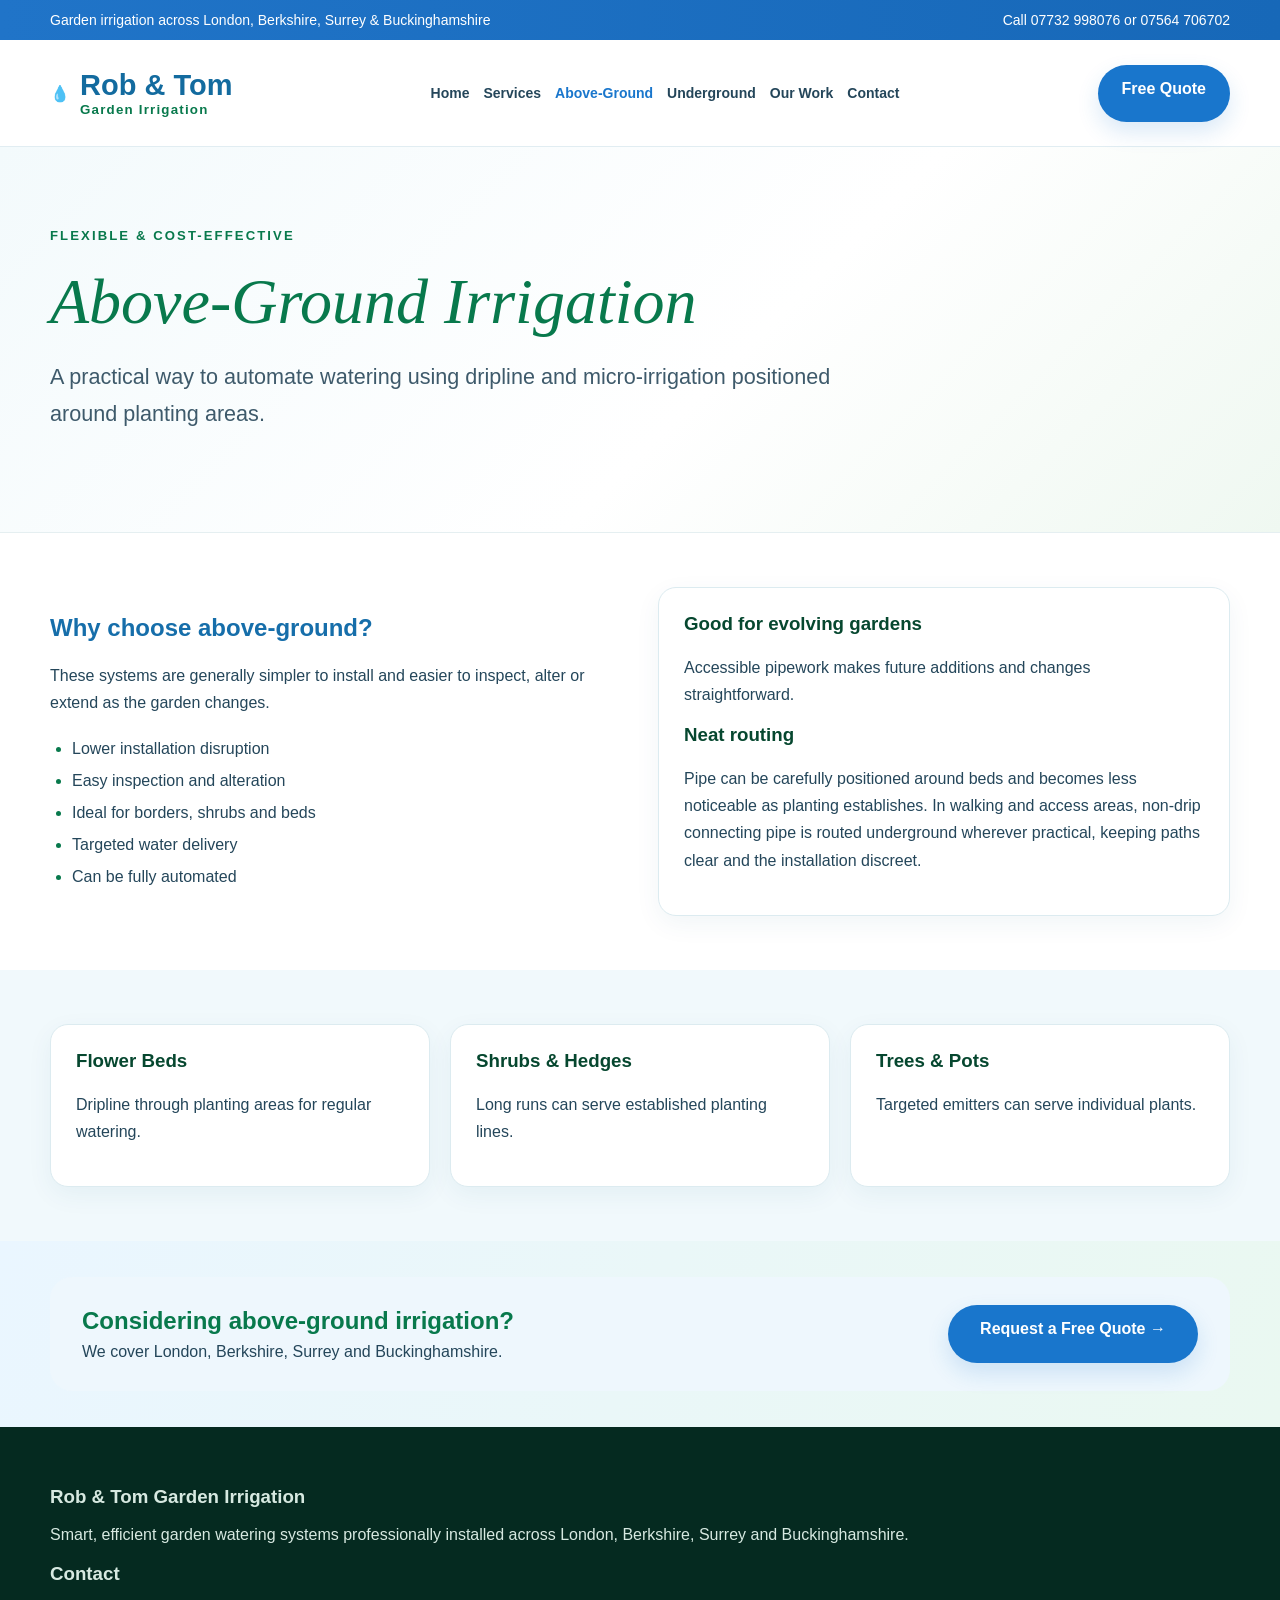
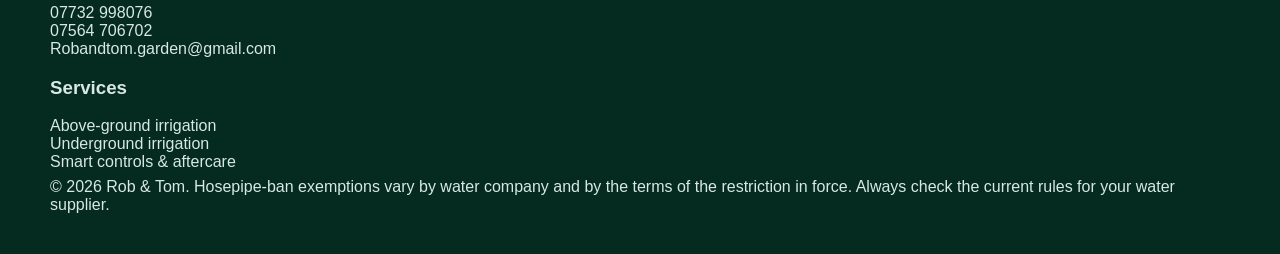
==== commit 74c35a8e: "Add files via upload" ====
--- a/above-ground.html
+++ b/above-ground.html
@@ -1,9 +1,9 @@
-<!doctype html><html lang="en"><head><meta charset="utf-8"><meta name="viewport" content="width=device-width,initial-scale=1"><title>Above-Ground Garden Irrigation | Rob & Tom</title><meta name="description" content="Above-ground drip irrigation systems in London, Berkshire and Surrey."><link rel="stylesheet" href="styles.css"><link rel="stylesheet" href="subpage-theme.css"></head><body><div class="topbar"><div class="wrap"><span>Garden irrigation across London, Berkshire &amp; Surrey</span><span>Call 07732 998076 or 07564 706702</span></div></div><header><div class="wrap nav"><a class="brand" href="index.html"><span class="mark">💧</span><span><b>Rob &amp; Tom</b><small>Garden Irrigation</small></span></a><nav><button class="menu-btn" aria-label="Open menu">☰</button><ul><li><a href="index.html" class="">Home</a></li><li><a href="services.html" class="">Services</a></li><li><a href="above-ground.html" class="active">Above-Ground</a></li><li><a href="underground.html" class="">Underground</a></li><li><a href="our-work.html" class="">Our Work</a></li><li><a href="contact.html" class="">Contact</a></li></ul></nav><a class="btn btn-primary" href="contact.html">Free Quote</a></div></header><main><section class="page-hero"><div class="wrap"><div class="eyebrow">Flexible &amp; cost-effective</div><h1>Above-Ground Irrigation</h1><p class="lead">A practical way to automate watering using dripline and micro-irrigation positioned around planting areas.</p></div></section><section><div class="wrap split"><div><h2>Why choose above-ground?</h2><p>These systems are generally simpler to install and easier to inspect, alter or extend as the garden changes.</p><ul class="checks"><li>Lower installation disruption</li><li>Easy inspection and alteration</li><li>Ideal for borders, shrubs and beds</li><li>Targeted water delivery</li><li>Can be fully automated</li></ul></div><div class="card"><h3>Good for evolving gardens</h3><p>Accessible pipework makes future additions and changes straightforward.</p><h3>Neat routing</h3><p>Pipe can be carefully positioned around beds and becomes less noticeable as planting establishes. In walking and access areas, non-drip connecting pipe is routed underground wherever practical, keeping paths clear and the installation discreet.</p></div></div></section><section class="soft"><div class="wrap"><div class="cards"><div class="card"><h3>Flower Beds</h3><p>Dripline through planting areas for regular watering.</p></div><div class="card"><h3>Shrubs &amp; Hedges</h3><p>Long runs can serve established planting lines.</p></div><div class="card"><h3>Trees &amp; Pots</h3><p>Targeted emitters can serve individual plants.</p></div></div></div></section><section class="quote-panel">
+<!doctype html><html lang="en"><head><meta charset="utf-8"><meta name="viewport" content="width=device-width,initial-scale=1"><title>Above-Ground Garden Irrigation | Rob & Tom</title><meta name="description" content="Above-ground drip irrigation systems in London, Berkshire, Surrey and Buckinghamshire."><link rel="stylesheet" href="styles.css"><link rel="stylesheet" href="subpage-theme.css"></head><body><div class="topbar"><div class="wrap"><span>Garden irrigation across London, Berkshire, Surrey &amp; Buckinghamshire</span><span>Call 07732 998076 or 07564 706702</span></div></div><header><div class="wrap nav"><a class="brand" href="index.html"><span class="mark">💧</span><span><b>Rob &amp; Tom</b><small>Garden Irrigation</small></span></a><nav><button class="menu-btn" aria-label="Open menu">☰</button><ul><li><a href="index.html" class="">Home</a></li><li><a href="services.html" class="">Services</a></li><li><a href="above-ground.html" class="active">Above-Ground</a></li><li><a href="underground.html" class="">Underground</a></li><li><a href="our-work.html" class="">Our Work</a></li><li><a href="contact.html" class="">Contact</a></li></ul></nav><a class="btn btn-primary" href="contact.html">Free Quote</a></div></header><main><section class="page-hero"><div class="wrap"><div class="eyebrow">Flexible &amp; cost-effective</div><h1>Above-Ground Irrigation</h1><p class="lead">A practical way to automate watering using dripline and micro-irrigation positioned around planting areas.</p></div></section><section><div class="wrap split"><div><h2>Why choose above-ground?</h2><p>These systems are generally simpler to install and easier to inspect, alter or extend as the garden changes.</p><ul class="checks"><li>Lower installation disruption</li><li>Easy inspection and alteration</li><li>Ideal for borders, shrubs and beds</li><li>Targeted water delivery</li><li>Can be fully automated</li></ul></div><div class="card"><h3>Good for evolving gardens</h3><p>Accessible pipework makes future additions and changes straightforward.</p><h3>Neat routing</h3><p>Pipe can be carefully positioned around beds and becomes less noticeable as planting establishes. In walking and access areas, non-drip connecting pipe is routed underground wherever practical, keeping paths clear and the installation discreet.</p></div></div></section><section class="soft"><div class="wrap"><div class="cards"><div class="card"><h3>Flower Beds</h3><p>Dripline through planting areas for regular watering.</p></div><div class="card"><h3>Shrubs &amp; Hedges</h3><p>Long runs can serve established planting lines.</p></div><div class="card"><h3>Trees &amp; Pots</h3><p>Targeted emitters can serve individual plants.</p></div></div></div></section><section class="quote-panel">
   <div class="wrap quote-panel-inner">
 
     <div>
       <h2>Considering above-ground irrigation?</h2>
-      <p>We cover London, Berkshire and Surrey.</p>
+      <p>We cover London, Berkshire, Surrey and Buckinghamshire.</p>
     </div>
 
     <a class="btn btn-primary quote-button" href="contact.html">
@@ -11,4 +11,4 @@
     </a>
 
   </div>
-</section></main><footer><div class="wrap"><div class="footer-grid"><div><h3>Rob &amp; Tom Garden Irrigation</h3><p>Smart, efficient garden watering systems professionally installed across London, Berkshire and Surrey.</p></div><div><h3>Contact</h3><p><a href="tel:+447732998076">07732 998076</a><br><a href="tel:+447564706702">07564 706702</a><br><a href="mailto:robandtomwi@gmail.com">Robandtom.garden@gmail.com</a></p></div><div><h3>Services</h3><p><a href="above-ground.html">Above-ground irrigation</a><br><a href="underground.html">Underground irrigation</a><br><a href="services.html">Smart controls &amp; aftercare</a></p></div></div><div class="small">© 2026 Rob &amp; Tom. Hosepipe-ban exemptions vary by water company and by the terms of the restriction in force. Always check the current rules for your water supplier.</div></div></footer><script src="script.js"></script></body></html>
+</section></main><footer><div class="wrap"><div class="footer-grid"><div><h3>Rob &amp; Tom Garden Irrigation</h3><p>Smart, efficient garden watering systems professionally installed across London, Berkshire, Surrey and Buckinghamshire.</p></div><div><h3>Contact</h3><p><a href="tel:+447732998076">07732 998076</a><br><a href="tel:+447564706702">07564 706702</a><br><a href="mailto:robandtomwi@gmail.com">Robandtom.garden@gmail.com</a></p></div><div><h3>Services</h3><p><a href="above-ground.html">Above-ground irrigation</a><br><a href="underground.html">Underground irrigation</a><br><a href="services.html">Smart controls &amp; aftercare</a></p></div></div><div class="small">© 2026 Rob &amp; Tom. Hosepipe-ban exemptions vary by water company and by the terms of the restriction in force. Always check the current rules for your water supplier.</div></div></footer><script src="script.js"></script></body></html>
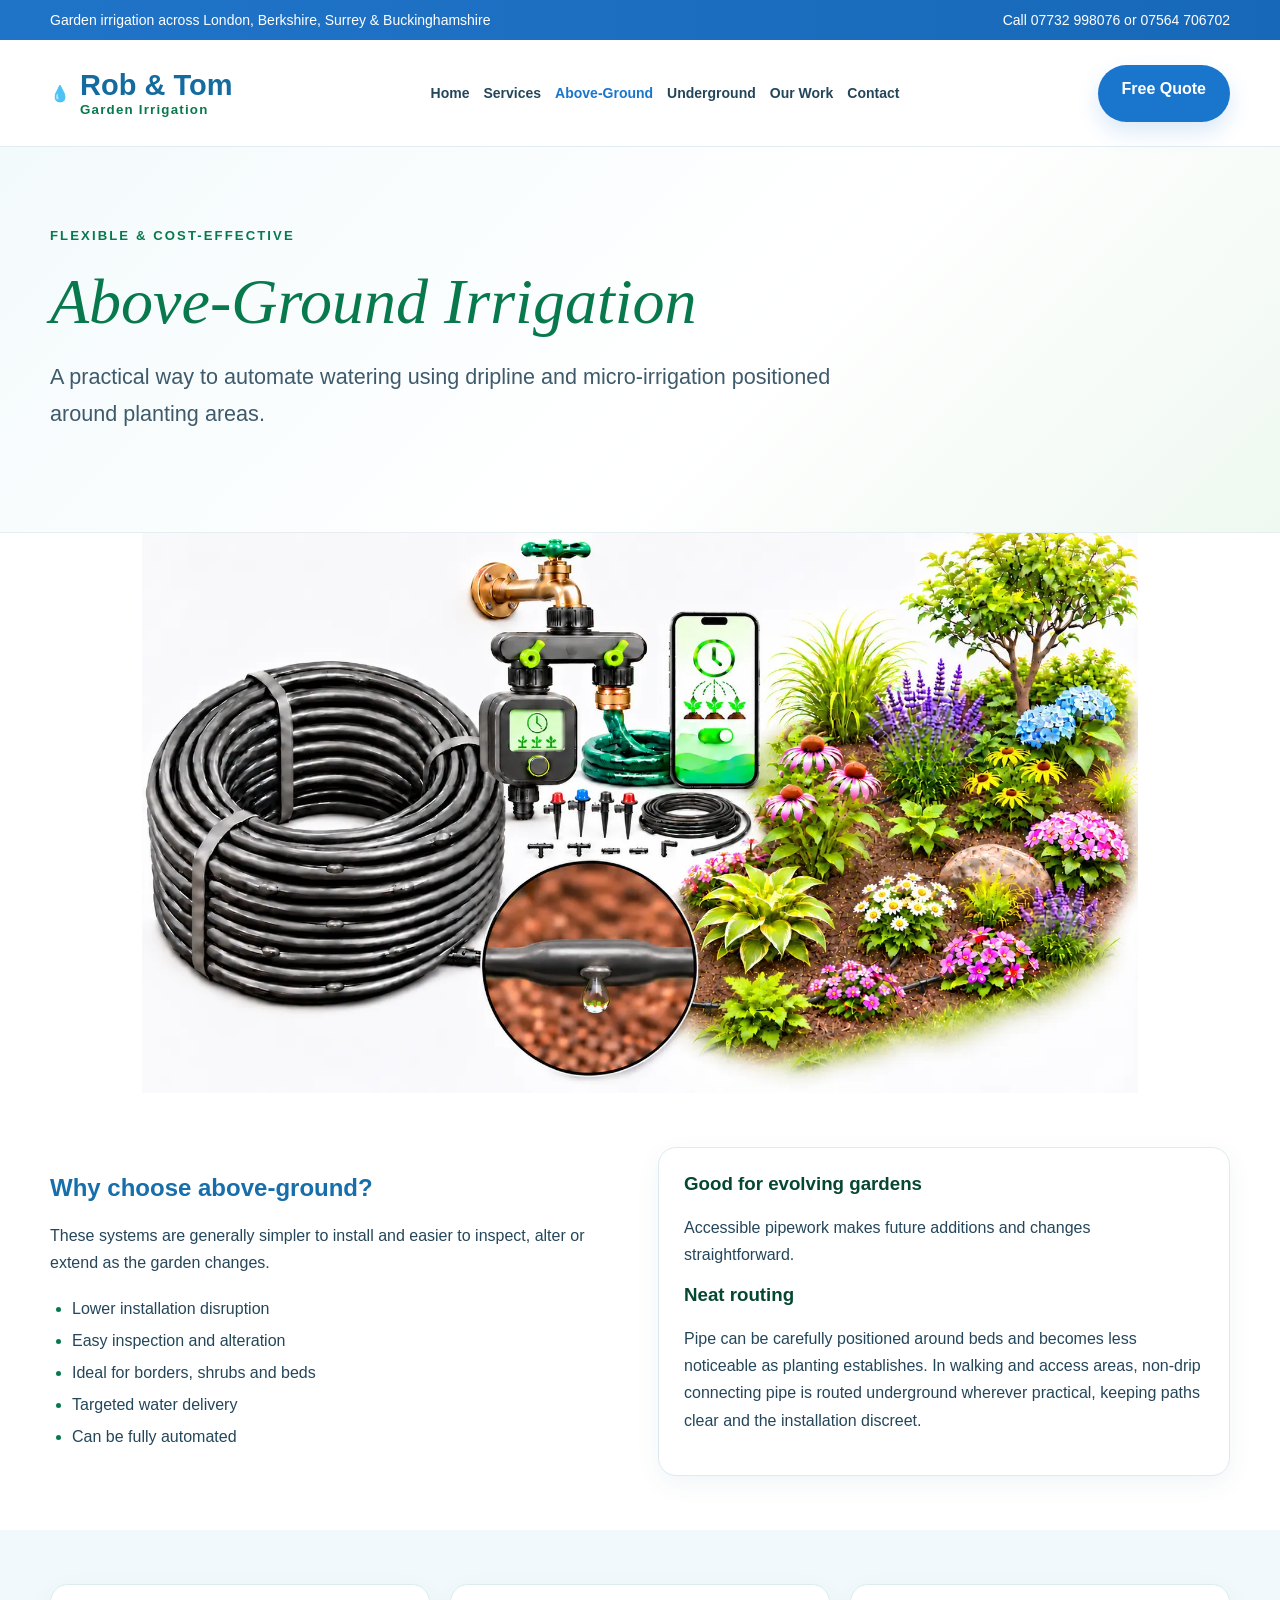
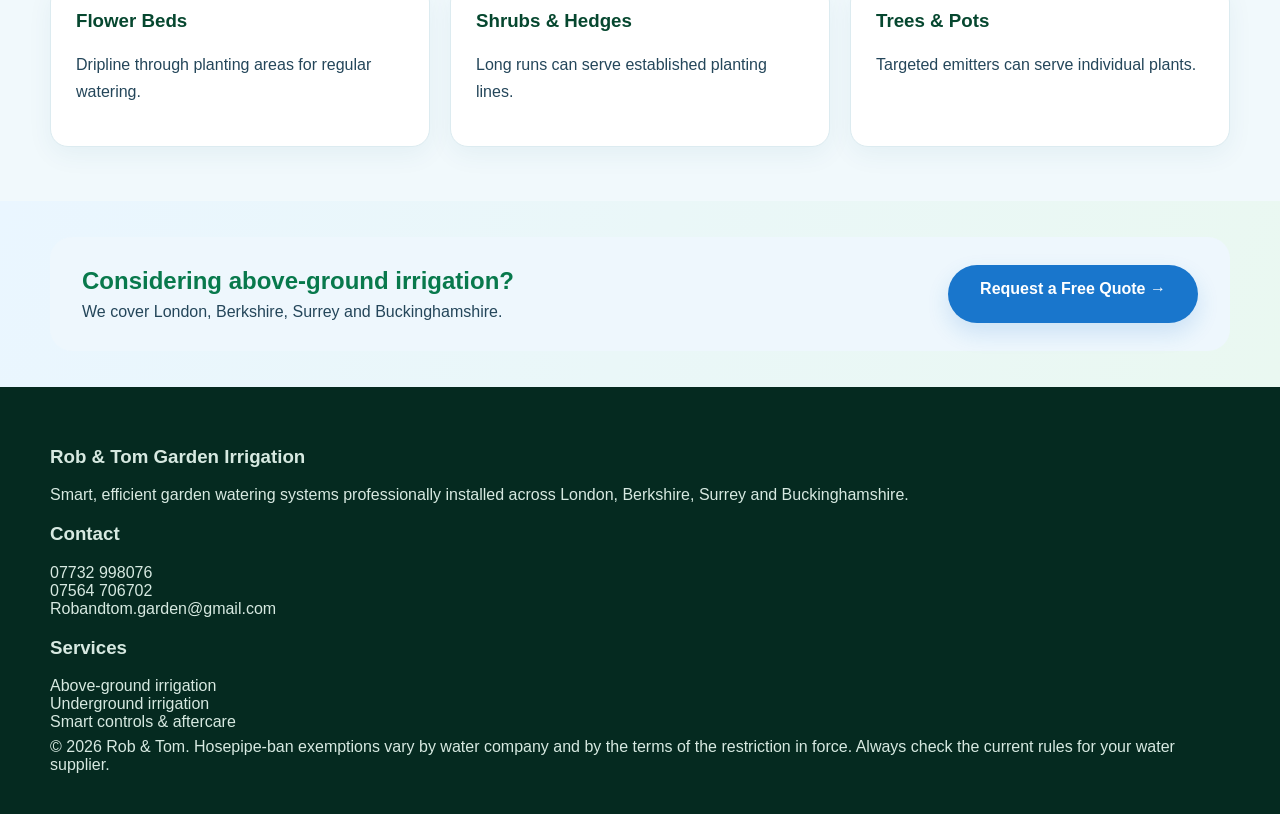
==== commit 5b737375: "Add above-ground drip irrigation illustration" ====
--- a/above-ground.html
+++ b/above-ground.html
@@ -1,4 +1,4 @@
-<!doctype html><html lang="en"><head><meta charset="utf-8"><meta name="viewport" content="width=device-width,initial-scale=1"><title>Above-Ground Garden Irrigation | Rob & Tom</title><meta name="description" content="Above-ground drip irrigation systems in London, Berkshire, Surrey and Buckinghamshire."><link rel="stylesheet" href="styles.css"><link rel="stylesheet" href="subpage-theme.css"></head><body><div class="topbar"><div class="wrap"><span>Garden irrigation across London, Berkshire, Surrey &amp; Buckinghamshire</span><span>Call 07732 998076 or 07564 706702</span></div></div><header><div class="wrap nav"><a class="brand" href="index.html"><span class="mark">💧</span><span><b>Rob &amp; Tom</b><small>Garden Irrigation</small></span></a><nav><button class="menu-btn" aria-label="Open menu">☰</button><ul><li><a href="index.html" class="">Home</a></li><li><a href="services.html" class="">Services</a></li><li><a href="above-ground.html" class="active">Above-Ground</a></li><li><a href="underground.html" class="">Underground</a></li><li><a href="our-work.html" class="">Our Work</a></li><li><a href="contact.html" class="">Contact</a></li></ul></nav><a class="btn btn-primary" href="contact.html">Free Quote</a></div></header><main><section class="page-hero"><div class="wrap"><div class="eyebrow">Flexible &amp; cost-effective</div><h1>Above-Ground Irrigation</h1><p class="lead">A practical way to automate watering using dripline and micro-irrigation positioned around planting areas.</p></div></section><section><div class="wrap split"><div><h2>Why choose above-ground?</h2><p>These systems are generally simpler to install and easier to inspect, alter or extend as the garden changes.</p><ul class="checks"><li>Lower installation disruption</li><li>Easy inspection and alteration</li><li>Ideal for borders, shrubs and beds</li><li>Targeted water delivery</li><li>Can be fully automated</li></ul></div><div class="card"><h3>Good for evolving gardens</h3><p>Accessible pipework makes future additions and changes straightforward.</p><h3>Neat routing</h3><p>Pipe can be carefully positioned around beds and becomes less noticeable as planting establishes. In walking and access areas, non-drip connecting pipe is routed underground wherever practical, keeping paths clear and the installation discreet.</p></div></div></section><section class="soft"><div class="wrap"><div class="cards"><div class="card"><h3>Flower Beds</h3><p>Dripline through planting areas for regular watering.</p></div><div class="card"><h3>Shrubs &amp; Hedges</h3><p>Long runs can serve established planting lines.</p></div><div class="card"><h3>Trees &amp; Pots</h3><p>Targeted emitters can serve individual plants.</p></div></div></div></section><section class="quote-panel">
+<!doctype html><html lang="en"><head><meta charset="utf-8"><meta name="viewport" content="width=device-width,initial-scale=1"><title>Above-Ground Garden Irrigation | Rob & Tom</title><meta name="description" content="Above-ground drip irrigation systems in London, Berkshire, Surrey and Buckinghamshire."><link rel="stylesheet" href="styles.css"><link rel="stylesheet" href="subpage-theme.css"></head><body><div class="topbar"><div class="wrap"><span>Garden irrigation across London, Berkshire, Surrey &amp; Buckinghamshire</span><span>Call 07732 998076 or 07564 706702</span></div></div><header><div class="wrap nav"><a class="brand" href="index.html"><span class="mark">💧</span><span><b>Rob &amp; Tom</b><small>Garden Irrigation</small></span></a><nav><button class="menu-btn" aria-label="Open menu">☰</button><ul><li><a href="index.html" class="">Home</a></li><li><a href="services.html" class="">Services</a></li><li><a href="above-ground.html" class="active">Above-Ground</a></li><li><a href="underground.html" class="">Underground</a></li><li><a href="our-work.html" class="">Our Work</a></li><li><a href="contact.html" class="">Contact</a></li></ul></nav><a class="btn btn-primary" href="contact.html">Free Quote</a></div></header><main><section class="page-hero"><div class="wrap"><div class="eyebrow">Flexible &amp; cost-effective</div><h1>Above-Ground Irrigation</h1><p class="lead">A practical way to automate watering using dripline and micro-irrigation positioned around planting areas.</p></div></section><div class="above-ground-illustration" aria-hidden="true"><div class="wrap"><img src="images/above-ground-drip-system.webp" alt="" width="1672" height="941" loading="lazy" decoding="async"></div></div><section><div class="wrap split"><div><h2>Why choose above-ground?</h2><p>These systems are generally simpler to install and easier to inspect, alter or extend as the garden changes.</p><ul class="checks"><li>Lower installation disruption</li><li>Easy inspection and alteration</li><li>Ideal for borders, shrubs and beds</li><li>Targeted water delivery</li><li>Can be fully automated</li></ul></div><div class="card"><h3>Good for evolving gardens</h3><p>Accessible pipework makes future additions and changes straightforward.</p><h3>Neat routing</h3><p>Pipe can be carefully positioned around beds and becomes less noticeable as planting establishes. In walking and access areas, non-drip connecting pipe is routed underground wherever practical, keeping paths clear and the installation discreet.</p></div></div></section><section class="soft"><div class="wrap"><div class="cards"><div class="card"><h3>Flower Beds</h3><p>Dripline through planting areas for regular watering.</p></div><div class="card"><h3>Shrubs &amp; Hedges</h3><p>Long runs can serve established planting lines.</p></div><div class="card"><h3>Trees &amp; Pots</h3><p>Targeted emitters can serve individual plants.</p></div></div></div></section><section class="quote-panel">
   <div class="wrap quote-panel-inner">
 
     <div>
--- a/subpage-theme.css
+++ b/subpage-theme.css
@@ -48,3 +48,25 @@
   .quote-panel-inner { flex-direction:column; align-items:flex-start; }
   .page-hero { padding:36px 0; }
 }
+
+
+/* Above-ground drip system illustration */
+.above-ground-illustration {
+  overflow: hidden;
+  background: #fff;
+}
+.above-ground-illustration .wrap {
+  width: min(1320px, calc(100% - 24px));
+}
+.above-ground-illustration img {
+  display: block;
+  width: 100%;
+  max-height: 560px;
+  height: auto;
+  object-fit: contain;
+  margin-inline: auto;
+}
+@media (max-width: 700px) {
+  .above-ground-illustration .wrap { width: calc(100% - 12px); }
+  .above-ground-illustration img { max-height: none; }
+}
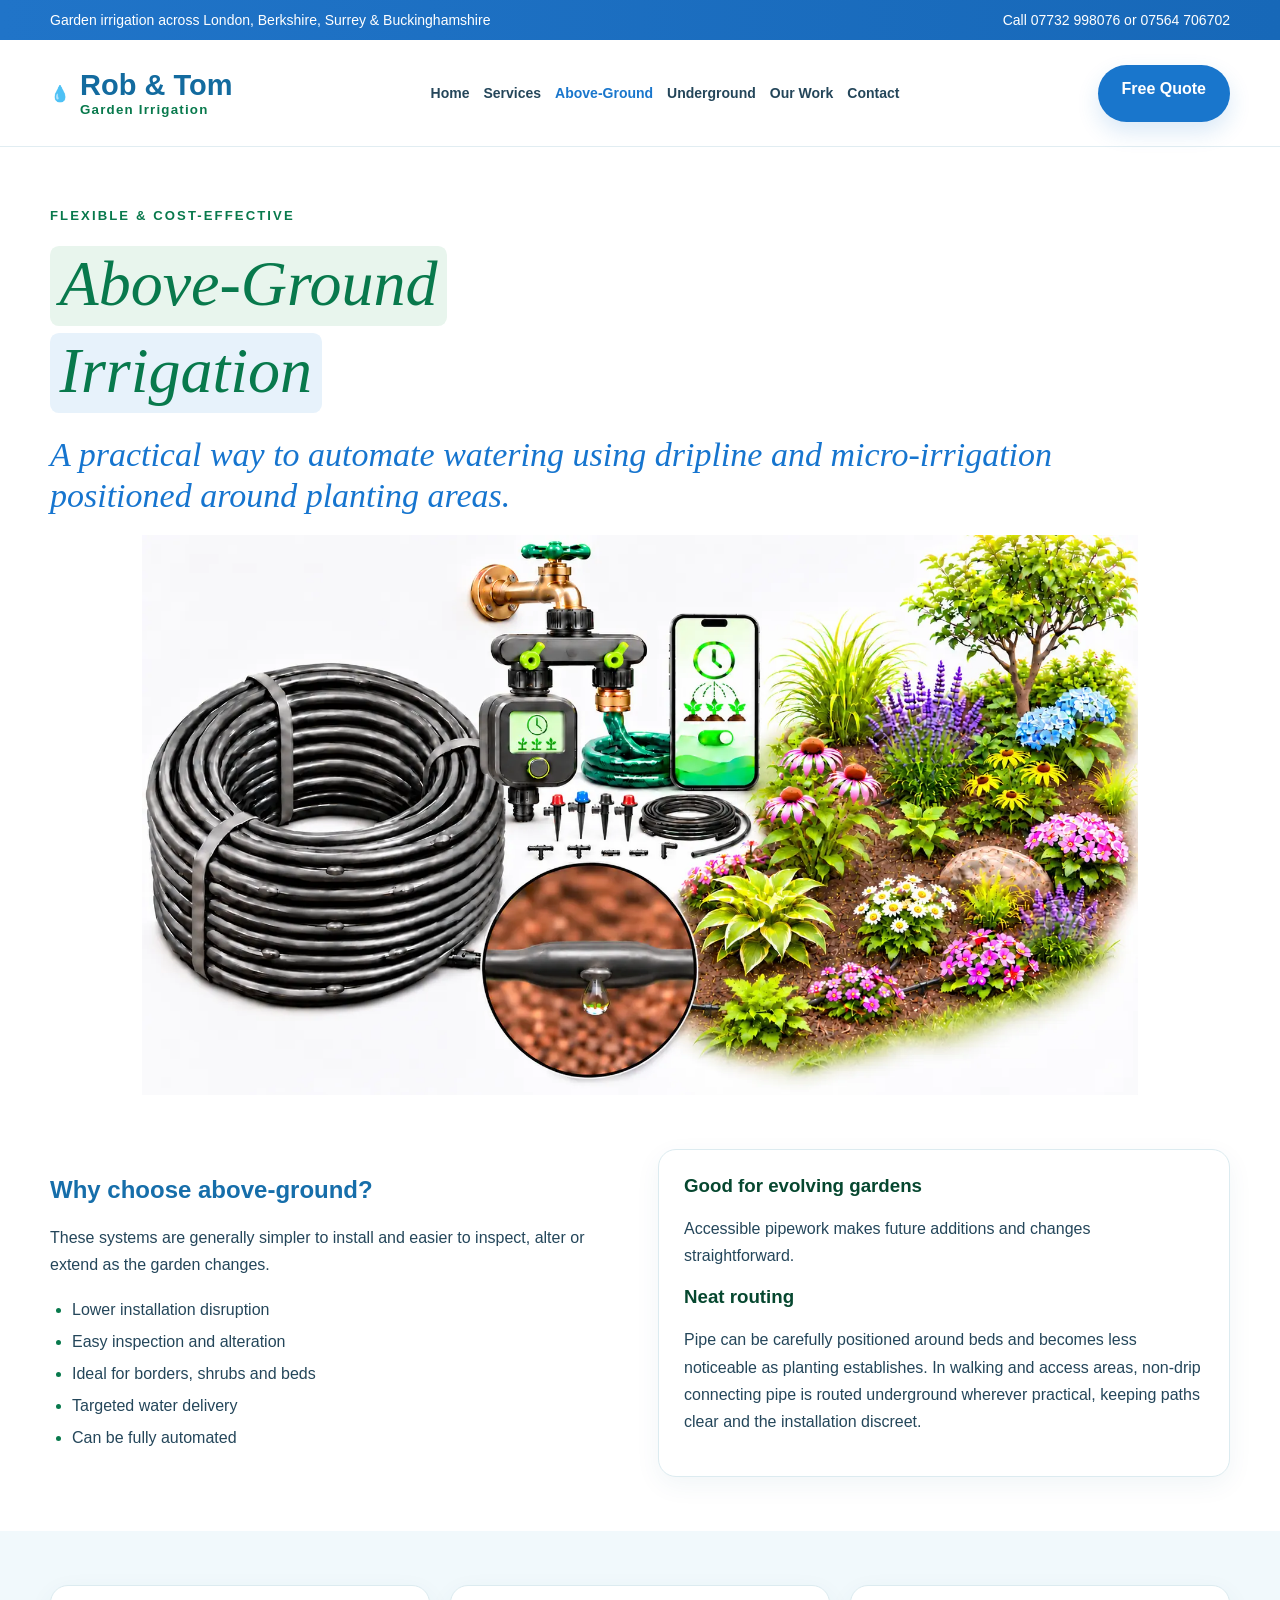
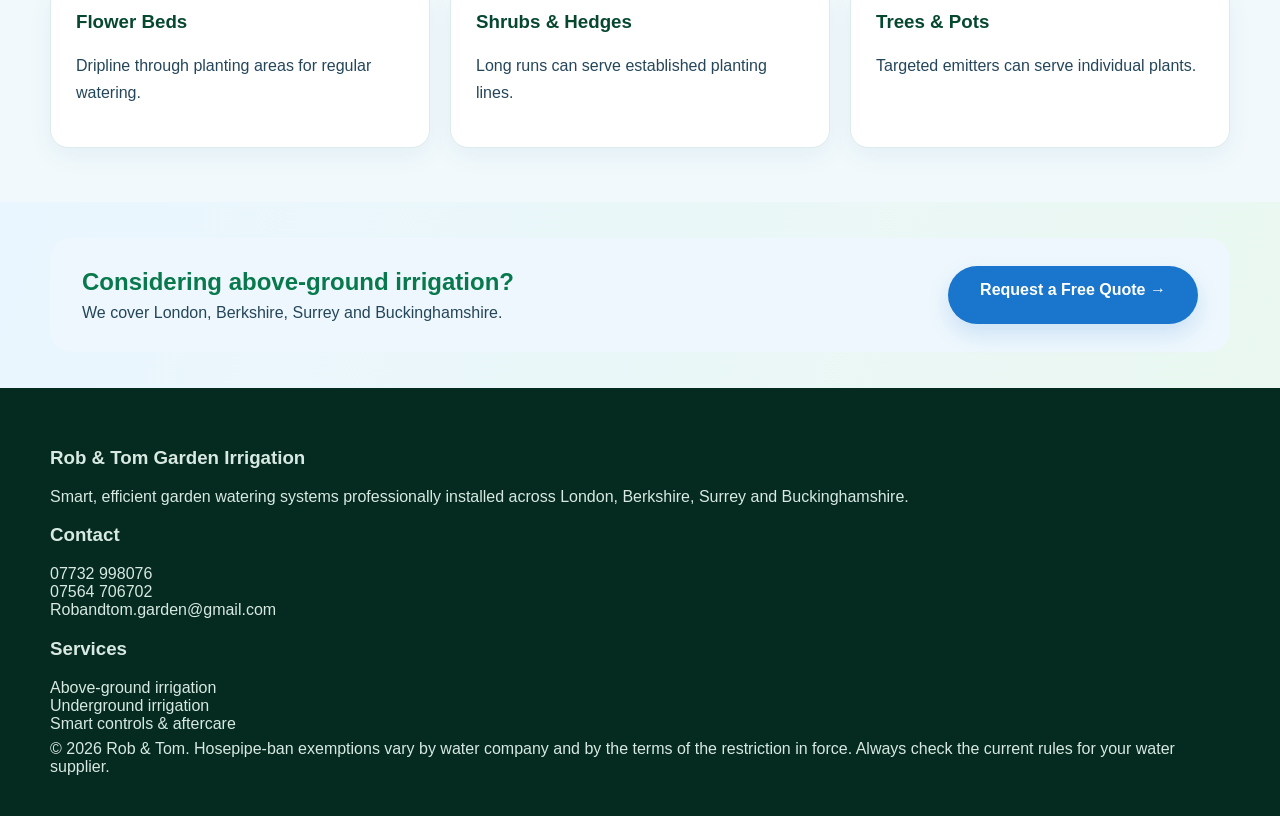
==== commit c239ebae: "Style above-ground hero with irrigation illustration" ====
--- a/above-ground.html
+++ b/above-ground.html
@@ -1,4 +1,4 @@
-<!doctype html><html lang="en"><head><meta charset="utf-8"><meta name="viewport" content="width=device-width,initial-scale=1"><title>Above-Ground Garden Irrigation | Rob & Tom</title><meta name="description" content="Above-ground drip irrigation systems in London, Berkshire, Surrey and Buckinghamshire."><link rel="stylesheet" href="styles.css"><link rel="stylesheet" href="subpage-theme.css"></head><body><div class="topbar"><div class="wrap"><span>Garden irrigation across London, Berkshire, Surrey &amp; Buckinghamshire</span><span>Call 07732 998076 or 07564 706702</span></div></div><header><div class="wrap nav"><a class="brand" href="index.html"><span class="mark">💧</span><span><b>Rob &amp; Tom</b><small>Garden Irrigation</small></span></a><nav><button class="menu-btn" aria-label="Open menu">☰</button><ul><li><a href="index.html" class="">Home</a></li><li><a href="services.html" class="">Services</a></li><li><a href="above-ground.html" class="active">Above-Ground</a></li><li><a href="underground.html" class="">Underground</a></li><li><a href="our-work.html" class="">Our Work</a></li><li><a href="contact.html" class="">Contact</a></li></ul></nav><a class="btn btn-primary" href="contact.html">Free Quote</a></div></header><main><section class="page-hero"><div class="wrap"><div class="eyebrow">Flexible &amp; cost-effective</div><h1>Above-Ground Irrigation</h1><p class="lead">A practical way to automate watering using dripline and micro-irrigation positioned around planting areas.</p></div></section><div class="above-ground-illustration" aria-hidden="true"><div class="wrap"><img src="images/above-ground-drip-system.webp" alt="" width="1672" height="941" loading="lazy" decoding="async"></div></div><section><div class="wrap split"><div><h2>Why choose above-ground?</h2><p>These systems are generally simpler to install and easier to inspect, alter or extend as the garden changes.</p><ul class="checks"><li>Lower installation disruption</li><li>Easy inspection and alteration</li><li>Ideal for borders, shrubs and beds</li><li>Targeted water delivery</li><li>Can be fully automated</li></ul></div><div class="card"><h3>Good for evolving gardens</h3><p>Accessible pipework makes future additions and changes straightforward.</p><h3>Neat routing</h3><p>Pipe can be carefully positioned around beds and becomes less noticeable as planting establishes. In walking and access areas, non-drip connecting pipe is routed underground wherever practical, keeping paths clear and the installation discreet.</p></div></div></section><section class="soft"><div class="wrap"><div class="cards"><div class="card"><h3>Flower Beds</h3><p>Dripline through planting areas for regular watering.</p></div><div class="card"><h3>Shrubs &amp; Hedges</h3><p>Long runs can serve established planting lines.</p></div><div class="card"><h3>Trees &amp; Pots</h3><p>Targeted emitters can serve individual plants.</p></div></div></div></section><section class="quote-panel">
+<!doctype html><html lang="en"><head><meta charset="utf-8"><meta name="viewport" content="width=device-width,initial-scale=1"><title>Above-Ground Garden Irrigation | Rob & Tom</title><meta name="description" content="Above-ground drip irrigation systems in London, Berkshire, Surrey and Buckinghamshire."><link rel="stylesheet" href="styles.css"><link rel="stylesheet" href="subpage-theme.css"></head><body><div class="topbar"><div class="wrap"><span>Garden irrigation across London, Berkshire, Surrey &amp; Buckinghamshire</span><span>Call 07732 998076 or 07564 706702</span></div></div><header><div class="wrap nav"><a class="brand" href="index.html"><span class="mark">💧</span><span><b>Rob &amp; Tom</b><small>Garden Irrigation</small></span></a><nav><button class="menu-btn" aria-label="Open menu">☰</button><ul><li><a href="index.html" class="">Home</a></li><li><a href="services.html" class="">Services</a></li><li><a href="above-ground.html" class="active">Above-Ground</a></li><li><a href="underground.html" class="">Underground</a></li><li><a href="our-work.html" class="">Our Work</a></li><li><a href="contact.html" class="">Contact</a></li></ul></nav><a class="btn btn-primary" href="contact.html">Free Quote</a></div></header><main><section class="page-hero above-ground-page-hero"><div class="wrap above-ground-page-copy"><div class="eyebrow">Flexible &amp; cost-effective</div><h1><span>Above-Ground</span><span>Irrigation</span></h1><p class="lead">A practical way to automate watering using dripline and micro-irrigation positioned around planting areas.</p></div><div class="above-ground-illustration" aria-hidden="true"><div class="wrap"><img src="images/above-ground-drip-system.webp" alt="" width="1672" height="941" loading="lazy" decoding="async"></div></div></section><section><div class="wrap split"><div><h2>Why choose above-ground?</h2><p>These systems are generally simpler to install and easier to inspect, alter or extend as the garden changes.</p><ul class="checks"><li>Lower installation disruption</li><li>Easy inspection and alteration</li><li>Ideal for borders, shrubs and beds</li><li>Targeted water delivery</li><li>Can be fully automated</li></ul></div><div class="card"><h3>Good for evolving gardens</h3><p>Accessible pipework makes future additions and changes straightforward.</p><h3>Neat routing</h3><p>Pipe can be carefully positioned around beds and becomes less noticeable as planting establishes. In walking and access areas, non-drip connecting pipe is routed underground wherever practical, keeping paths clear and the installation discreet.</p></div></div></section><section class="soft"><div class="wrap"><div class="cards"><div class="card"><h3>Flower Beds</h3><p>Dripline through planting areas for regular watering.</p></div><div class="card"><h3>Shrubs &amp; Hedges</h3><p>Long runs can serve established planting lines.</p></div><div class="card"><h3>Trees &amp; Pots</h3><p>Targeted emitters can serve individual plants.</p></div></div></div></section><section class="quote-panel">
   <div class="wrap quote-panel-inner">
 
     <div>
--- a/subpage-theme.css
+++ b/subpage-theme.css
@@ -70,3 +70,46 @@
   .above-ground-illustration .wrap { width: calc(100% - 12px); }
   .above-ground-illustration img { max-height: none; }
 }
+
+
+/* Above-ground hero treatment */
+.above-ground-page-hero {
+  padding: clamp(34px, 5vw, 58px) 0 0;
+  overflow: hidden;
+  background: #fff;
+  border-bottom: 0;
+}
+.above-ground-page-hero h1 {
+  display: flex;
+  flex-direction: column;
+  align-items: flex-start;
+  gap: 7px;
+  margin: 14px 0 22px;
+}
+.above-ground-page-hero h1 span {
+  display: inline-block;
+  padding: .03em .15em .10em;
+  border-radius: .14em;
+  background: #e8f5ed;
+}
+.above-ground-page-hero h1 span + span {
+  background: #e7f2fb;
+}
+.above-ground-page-hero .lead {
+  max-width: 1080px;
+  margin: 0 0 18px;
+  color: #1675cf;
+  font-family: Georgia, 'Times New Roman', serif;
+  font-style: italic;
+  font-size: clamp(24px, 3.2vw, 34px);
+  line-height: 1.2;
+}
+.above-ground-page-hero .above-ground-illustration {
+  padding: 0;
+  background: #fff;
+}
+@media (max-width: 700px) {
+  .above-ground-page-hero { padding-top: 32px; }
+  .above-ground-page-hero h1 { gap: 5px; }
+  .above-ground-page-hero .lead { font-size: 24px; }
+}
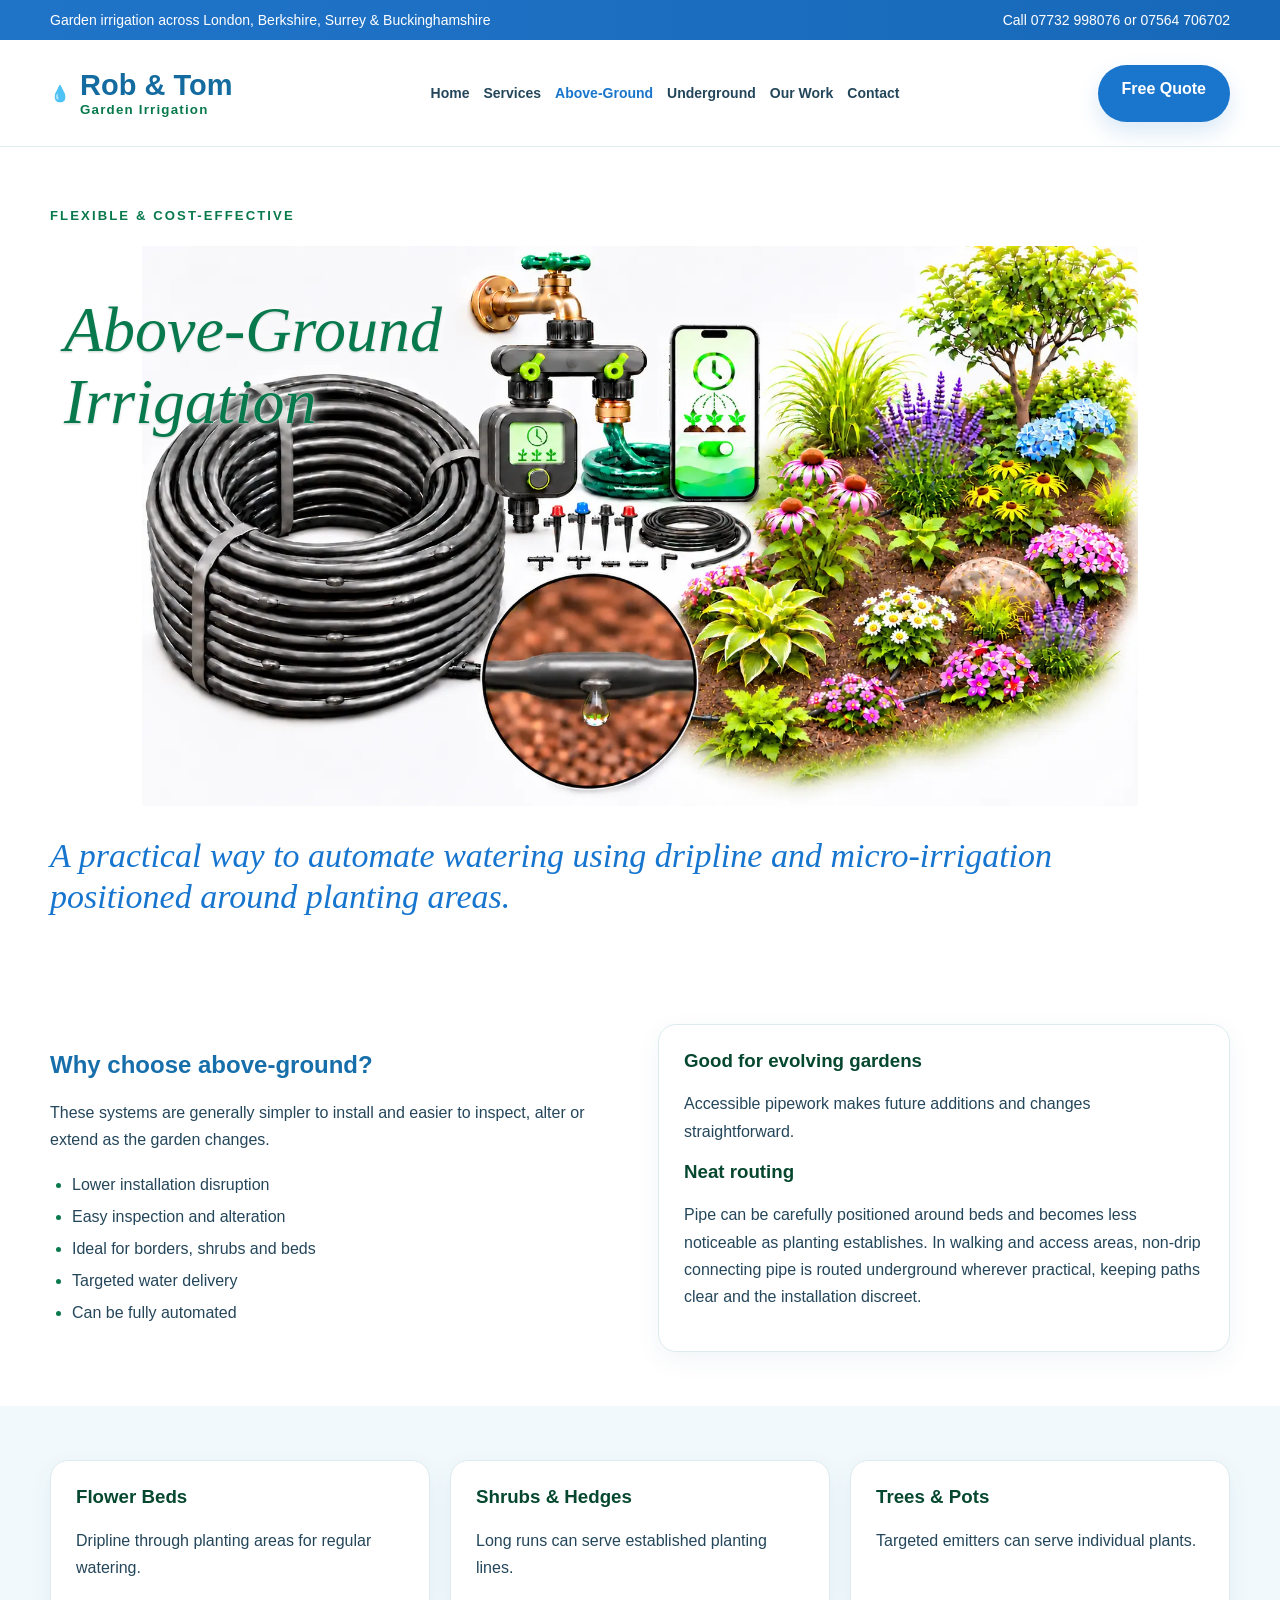
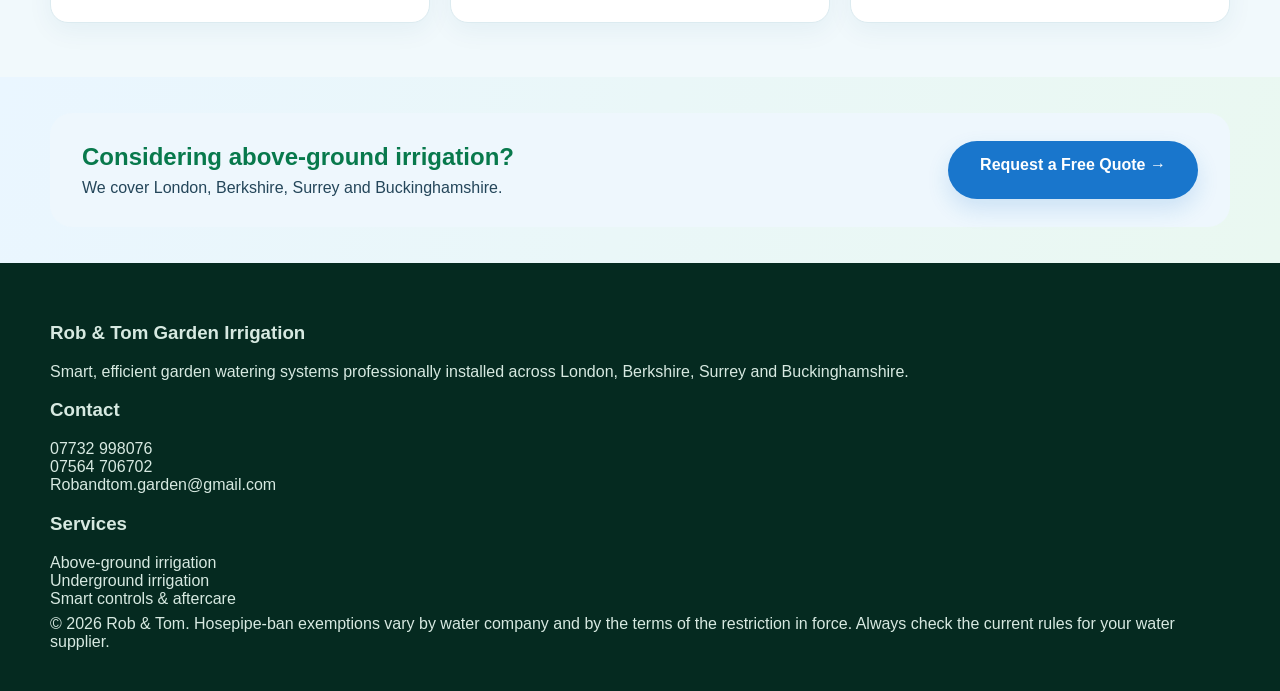
==== commit 0789cdf8: "Overlay above-ground headline on irrigation image" ====
--- a/above-ground.html
+++ b/above-ground.html
@@ -1,4 +1,4 @@
-<!doctype html><html lang="en"><head><meta charset="utf-8"><meta name="viewport" content="width=device-width,initial-scale=1"><title>Above-Ground Garden Irrigation | Rob & Tom</title><meta name="description" content="Above-ground drip irrigation systems in London, Berkshire, Surrey and Buckinghamshire."><link rel="stylesheet" href="styles.css"><link rel="stylesheet" href="subpage-theme.css"></head><body><div class="topbar"><div class="wrap"><span>Garden irrigation across London, Berkshire, Surrey &amp; Buckinghamshire</span><span>Call 07732 998076 or 07564 706702</span></div></div><header><div class="wrap nav"><a class="brand" href="index.html"><span class="mark">💧</span><span><b>Rob &amp; Tom</b><small>Garden Irrigation</small></span></a><nav><button class="menu-btn" aria-label="Open menu">☰</button><ul><li><a href="index.html" class="">Home</a></li><li><a href="services.html" class="">Services</a></li><li><a href="above-ground.html" class="active">Above-Ground</a></li><li><a href="underground.html" class="">Underground</a></li><li><a href="our-work.html" class="">Our Work</a></li><li><a href="contact.html" class="">Contact</a></li></ul></nav><a class="btn btn-primary" href="contact.html">Free Quote</a></div></header><main><section class="page-hero above-ground-page-hero"><div class="wrap above-ground-page-copy"><div class="eyebrow">Flexible &amp; cost-effective</div><h1><span>Above-Ground</span><span>Irrigation</span></h1><p class="lead">A practical way to automate watering using dripline and micro-irrigation positioned around planting areas.</p></div><div class="above-ground-illustration" aria-hidden="true"><div class="wrap"><img src="images/above-ground-drip-system.webp" alt="" width="1672" height="941" loading="lazy" decoding="async"></div></div></section><section><div class="wrap split"><div><h2>Why choose above-ground?</h2><p>These systems are generally simpler to install and easier to inspect, alter or extend as the garden changes.</p><ul class="checks"><li>Lower installation disruption</li><li>Easy inspection and alteration</li><li>Ideal for borders, shrubs and beds</li><li>Targeted water delivery</li><li>Can be fully automated</li></ul></div><div class="card"><h3>Good for evolving gardens</h3><p>Accessible pipework makes future additions and changes straightforward.</p><h3>Neat routing</h3><p>Pipe can be carefully positioned around beds and becomes less noticeable as planting establishes. In walking and access areas, non-drip connecting pipe is routed underground wherever practical, keeping paths clear and the installation discreet.</p></div></div></section><section class="soft"><div class="wrap"><div class="cards"><div class="card"><h3>Flower Beds</h3><p>Dripline through planting areas for regular watering.</p></div><div class="card"><h3>Shrubs &amp; Hedges</h3><p>Long runs can serve established planting lines.</p></div><div class="card"><h3>Trees &amp; Pots</h3><p>Targeted emitters can serve individual plants.</p></div></div></div></section><section class="quote-panel">
+<!doctype html><html lang="en"><head><meta charset="utf-8"><meta name="viewport" content="width=device-width,initial-scale=1"><title>Above-Ground Garden Irrigation | Rob & Tom</title><meta name="description" content="Above-ground drip irrigation systems in London, Berkshire, Surrey and Buckinghamshire."><link rel="stylesheet" href="styles.css"><link rel="stylesheet" href="subpage-theme.css"></head><body><div class="topbar"><div class="wrap"><span>Garden irrigation across London, Berkshire, Surrey &amp; Buckinghamshire</span><span>Call 07732 998076 or 07564 706702</span></div></div><header><div class="wrap nav"><a class="brand" href="index.html"><span class="mark">💧</span><span><b>Rob &amp; Tom</b><small>Garden Irrigation</small></span></a><nav><button class="menu-btn" aria-label="Open menu">☰</button><ul><li><a href="index.html" class="">Home</a></li><li><a href="services.html" class="">Services</a></li><li><a href="above-ground.html" class="active">Above-Ground</a></li><li><a href="underground.html" class="">Underground</a></li><li><a href="our-work.html" class="">Our Work</a></li><li><a href="contact.html" class="">Contact</a></li></ul></nav><a class="btn btn-primary" href="contact.html">Free Quote</a></div></header><main><section class="page-hero above-ground-page-hero"><div class="wrap"><div class="eyebrow">Flexible &amp; cost-effective</div></div><div class="above-ground-illustration above-ground-hero-art"><div class="above-ground-hero-title"><h1><span>Above-Ground</span><span>Irrigation</span></h1></div><img src="images/above-ground-drip-system.webp" alt="" width="1672" height="941" loading="lazy" decoding="async"></div><div class="wrap above-ground-page-copy"><p class="lead">A practical way to automate watering using dripline and micro-irrigation positioned around planting areas.</p></div></section><section><div class="wrap split"><div><h2>Why choose above-ground?</h2><p>These systems are generally simpler to install and easier to inspect, alter or extend as the garden changes.</p><ul class="checks"><li>Lower installation disruption</li><li>Easy inspection and alteration</li><li>Ideal for borders, shrubs and beds</li><li>Targeted water delivery</li><li>Can be fully automated</li></ul></div><div class="card"><h3>Good for evolving gardens</h3><p>Accessible pipework makes future additions and changes straightforward.</p><h3>Neat routing</h3><p>Pipe can be carefully positioned around beds and becomes less noticeable as planting establishes. In walking and access areas, non-drip connecting pipe is routed underground wherever practical, keeping paths clear and the installation discreet.</p></div></div></section><section class="soft"><div class="wrap"><div class="cards"><div class="card"><h3>Flower Beds</h3><p>Dripline through planting areas for regular watering.</p></div><div class="card"><h3>Shrubs &amp; Hedges</h3><p>Long runs can serve established planting lines.</p></div><div class="card"><h3>Trees &amp; Pots</h3><p>Targeted emitters can serve individual plants.</p></div></div></div></section><section class="quote-panel">
   <div class="wrap quote-panel-inner">
 
     <div>
--- a/subpage-theme.css
+++ b/subpage-theme.css
@@ -113,3 +113,64 @@
   .above-ground-page-hero h1 { gap: 5px; }
   .above-ground-page-hero .lead { font-size: 24px; }
 }
+
+
+/* Headline overlays the picture; the description follows it. */
+.above-ground-page-hero {
+  padding-bottom: 0;
+  background: #fff;
+  border-bottom: 0;
+}
+.above-ground-hero-art {
+  position: relative;
+  width: min(1320px, 100%);
+  margin: 0 auto;
+}
+.above-ground-page-hero .above-ground-hero-title {
+  position: absolute;
+  z-index: 2;
+  top: clamp(18px, 4vw, 48px);
+  left: clamp(20px, 5vw, 68px);
+  margin: 0;
+}
+.above-ground-page-hero .above-ground-hero-title h1 {
+  display: flex;
+  flex-direction: column;
+  align-items: flex-start;
+  gap: 0;
+  margin: 0;
+}
+.above-ground-page-hero .above-ground-hero-title h1 span,
+.above-ground-page-hero .above-ground-hero-title h1 span + span {
+  display: block;
+  padding: 0;
+  border-radius: 0;
+  background: transparent;
+  color: #08794c;
+  text-shadow: 0 0 2px rgba(255,255,255,.98), 0 0 8px rgba(255,255,255,.98), 0 0 16px rgba(255,255,255,.88), 0 1px 2px rgba(13,55,35,.42);
+}
+.above-ground-hero-art img {
+  display: block;
+  width: 100%;
+  height: auto;
+  margin: 0 auto;
+}
+.above-ground-page-copy {
+  padding-top: clamp(18px, 3vw, 30px);
+  padding-bottom: clamp(30px, 5vw, 52px);
+}
+.above-ground-page-hero .lead {
+  max-width: 1080px;
+  margin: 0;
+  color: #1675cf;
+  font-family: Georgia, 'Times New Roman', serif;
+  font-style: italic;
+  font-size: clamp(24px, 3.2vw, 34px);
+  line-height: 1.2;
+}
+@media (max-width: 700px) {
+  .above-ground-page-hero .above-ground-hero-title { top: 16px; left: 18px; }
+  .above-ground-page-hero .above-ground-hero-title h1 { font-size: clamp(2rem, 8vw, 2.5rem); }
+  .above-ground-page-copy { padding-top: 18px; padding-bottom: 32px; }
+  .above-ground-page-hero .lead { font-size: 24px; }
+}
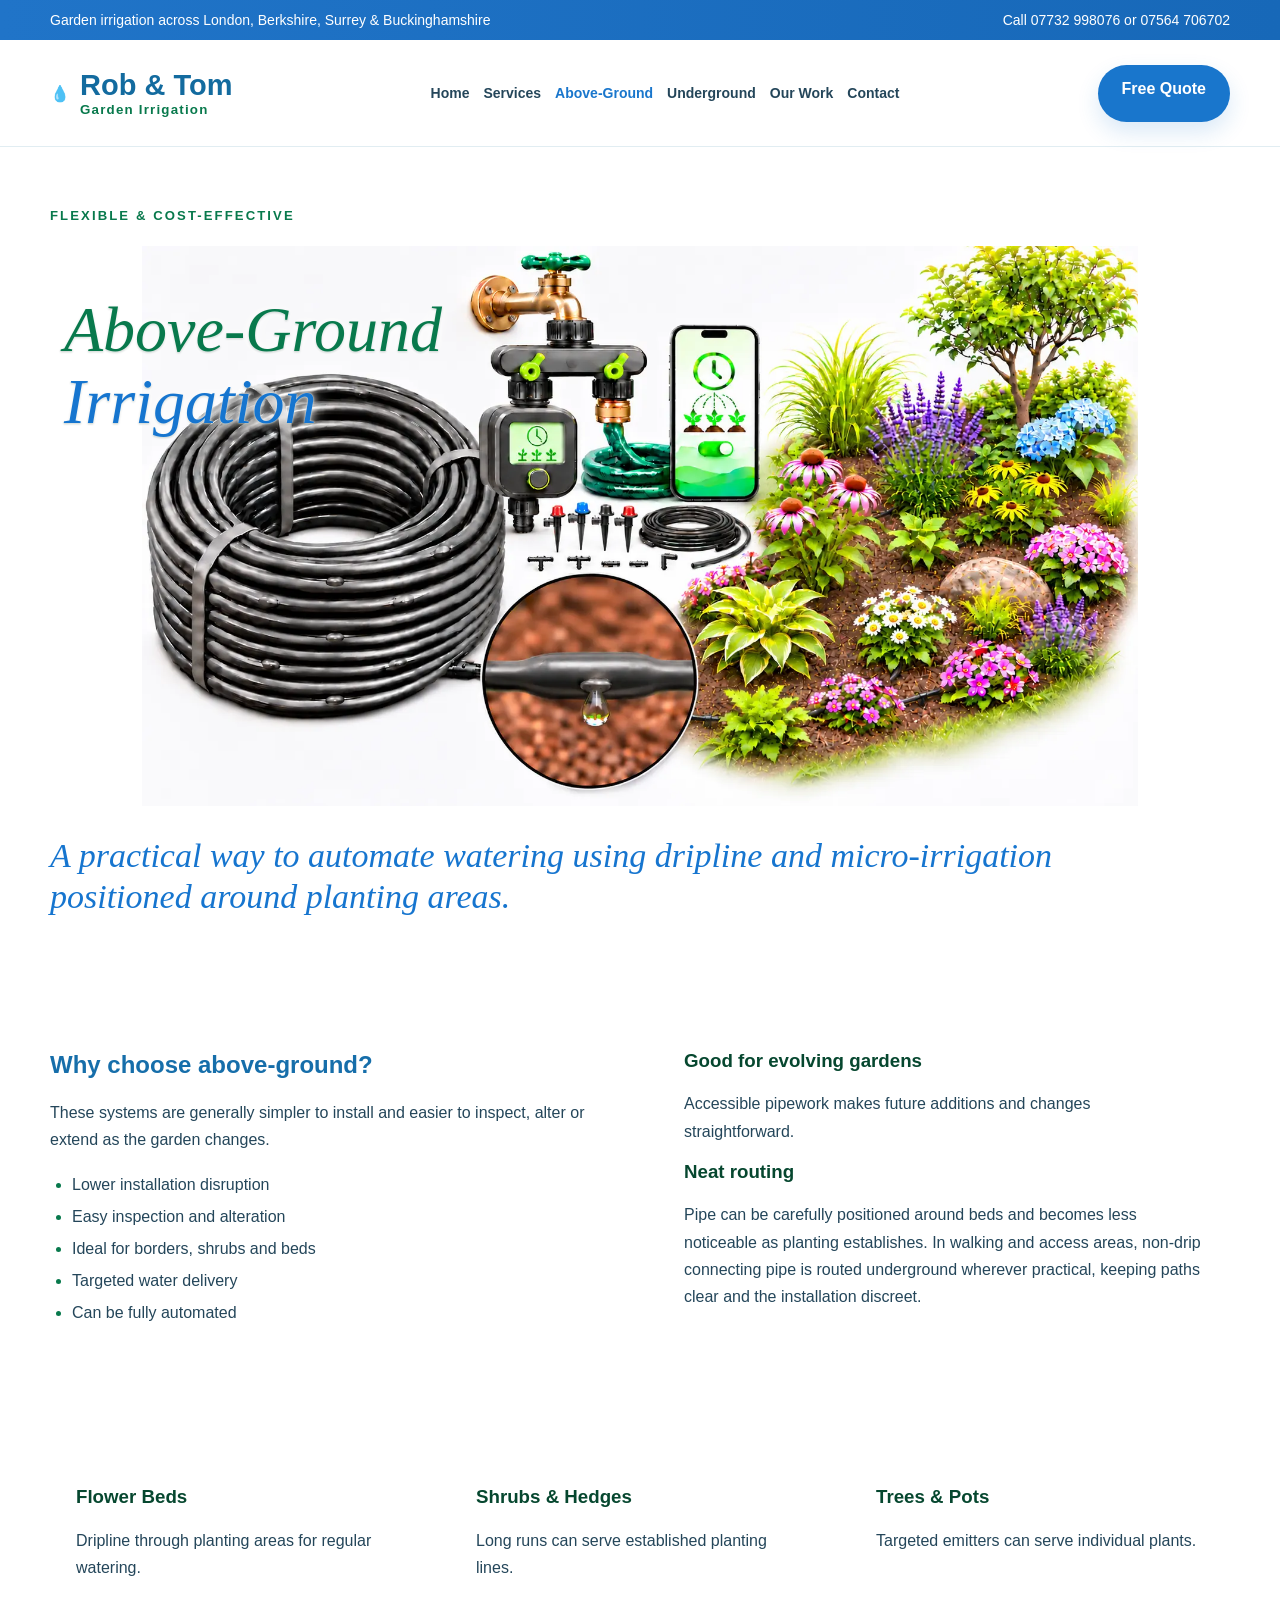
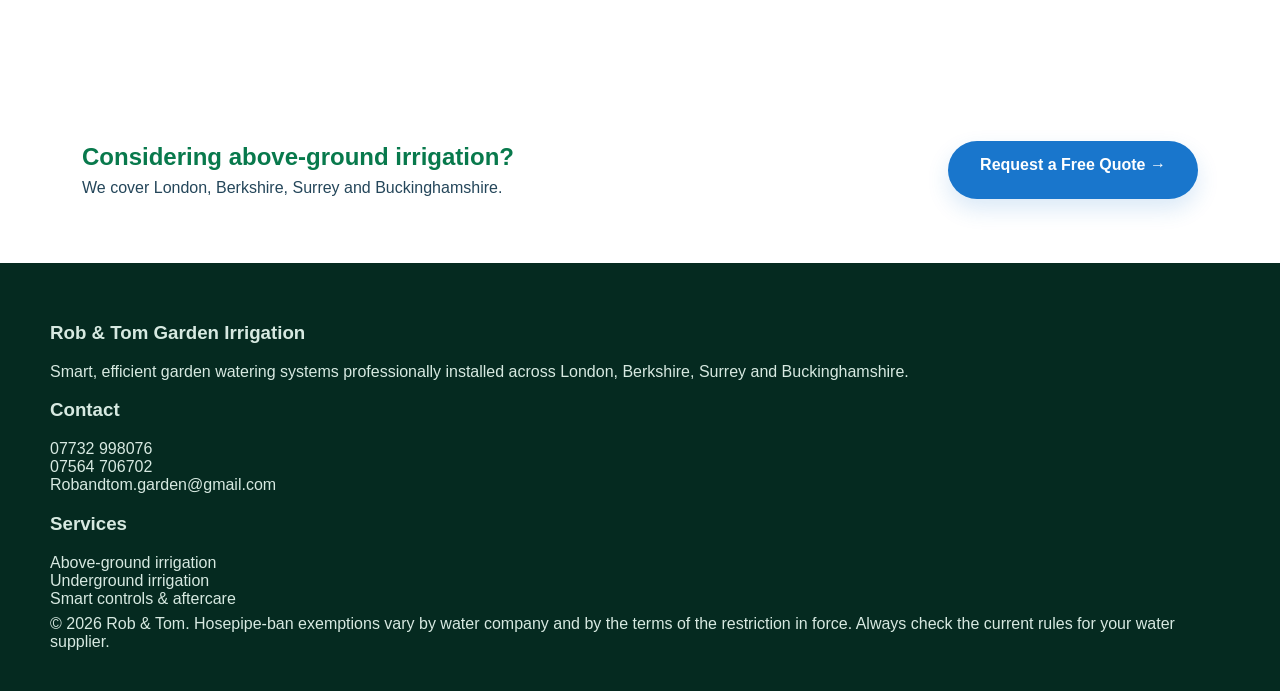
==== commit dd3f809f: "Update Our Work photos and comparisons, simplify section backgrounds and tighten phone portrait hero" ====
--- a/above-ground.html
+++ b/above-ground.html
@@ -1,4 +1,5 @@
-<!doctype html><html lang="en"><head><meta charset="utf-8"><meta name="viewport" content="width=device-width,initial-scale=1"><title>Above-Ground Garden Irrigation | Rob & Tom</title><meta name="description" content="Above-ground drip irrigation systems in London, Berkshire, Surrey and Buckinghamshire."><link rel="stylesheet" href="styles.css"><link rel="stylesheet" href="subpage-theme.css"></head><body><div class="topbar"><div class="wrap"><span>Garden irrigation across London, Berkshire, Surrey &amp; Buckinghamshire</span><span>Call 07732 998076 or 07564 706702</span></div></div><header><div class="wrap nav"><a class="brand" href="index.html"><span class="mark">💧</span><span><b>Rob &amp; Tom</b><small>Garden Irrigation</small></span></a><nav><button class="menu-btn" aria-label="Open menu">☰</button><ul><li><a href="index.html" class="">Home</a></li><li><a href="services.html" class="">Services</a></li><li><a href="above-ground.html" class="active">Above-Ground</a></li><li><a href="underground.html" class="">Underground</a></li><li><a href="our-work.html" class="">Our Work</a></li><li><a href="contact.html" class="">Contact</a></li></ul></nav><a class="btn btn-primary" href="contact.html">Free Quote</a></div></header><main><section class="page-hero above-ground-page-hero"><div class="wrap"><div class="eyebrow">Flexible &amp; cost-effective</div></div><div class="above-ground-illustration above-ground-hero-art"><div class="above-ground-hero-title"><h1><span>Above-Ground</span><span>Irrigation</span></h1></div><img src="images/above-ground-drip-system.webp" alt="" width="1672" height="941" loading="lazy" decoding="async"></div><div class="wrap above-ground-page-copy"><p class="lead">A practical way to automate watering using dripline and micro-irrigation positioned around planting areas.</p></div></section><section><div class="wrap split"><div><h2>Why choose above-ground?</h2><p>These systems are generally simpler to install and easier to inspect, alter or extend as the garden changes.</p><ul class="checks"><li>Lower installation disruption</li><li>Easy inspection and alteration</li><li>Ideal for borders, shrubs and beds</li><li>Targeted water delivery</li><li>Can be fully automated</li></ul></div><div class="card"><h3>Good for evolving gardens</h3><p>Accessible pipework makes future additions and changes straightforward.</p><h3>Neat routing</h3><p>Pipe can be carefully positioned around beds and becomes less noticeable as planting establishes. In walking and access areas, non-drip connecting pipe is routed underground wherever practical, keeping paths clear and the installation discreet.</p></div></div></section><section class="soft"><div class="wrap"><div class="cards"><div class="card"><h3>Flower Beds</h3><p>Dripline through planting areas for regular watering.</p></div><div class="card"><h3>Shrubs &amp; Hedges</h3><p>Long runs can serve established planting lines.</p></div><div class="card"><h3>Trees &amp; Pots</h3><p>Targeted emitters can serve individual plants.</p></div></div></div></section><section class="quote-panel">
+<!doctype html><html lang="en"><head><meta charset="utf-8"><meta name="viewport" content="width=device-width,initial-scale=1"><title>Above-Ground Garden Irrigation | Rob & Tom</title><meta name="description" content="Above-ground drip irrigation systems in London, Berkshire, Surrey and Buckinghamshire."><link rel="stylesheet" href="styles.css"><link rel="stylesheet" href="subpage-theme.css"><link rel="stylesheet" href="section-cleanup.css?v=20261116">
+</head><body><div class="topbar"><div class="wrap"><span>Garden irrigation across London, Berkshire, Surrey &amp; Buckinghamshire</span><span>Call 07732 998076 or 07564 706702</span></div></div><header><div class="wrap nav"><a class="brand" href="index.html"><span class="mark">💧</span><span><b>Rob &amp; Tom</b><small>Garden Irrigation</small></span></a><nav><button class="menu-btn" aria-label="Open menu">☰</button><ul><li><a href="index.html" class="">Home</a></li><li><a href="services.html" class="">Services</a></li><li><a href="above-ground.html" class="active">Above-Ground</a></li><li><a href="underground.html" class="">Underground</a></li><li><a href="our-work.html" class="">Our Work</a></li><li><a href="contact.html" class="">Contact</a></li></ul></nav><a class="btn btn-primary" href="contact.html">Free Quote</a></div></header><main><section class="page-hero above-ground-page-hero"><div class="wrap"><div class="eyebrow">Flexible &amp; cost-effective</div></div><div class="above-ground-illustration above-ground-hero-art"><div class="above-ground-hero-title"><h1><span>Above-Ground</span><span>Irrigation</span></h1></div><img src="images/above-ground-drip-system.webp" alt="" width="1672" height="941" loading="lazy" decoding="async"></div><div class="wrap above-ground-page-copy"><p class="lead">A practical way to automate watering using dripline and micro-irrigation positioned around planting areas.</p></div></section><section><div class="wrap split"><div><h2>Why choose above-ground?</h2><p>These systems are generally simpler to install and easier to inspect, alter or extend as the garden changes.</p><ul class="checks"><li>Lower installation disruption</li><li>Easy inspection and alteration</li><li>Ideal for borders, shrubs and beds</li><li>Targeted water delivery</li><li>Can be fully automated</li></ul></div><div class="card"><h3>Good for evolving gardens</h3><p>Accessible pipework makes future additions and changes straightforward.</p><h3>Neat routing</h3><p>Pipe can be carefully positioned around beds and becomes less noticeable as planting establishes. In walking and access areas, non-drip connecting pipe is routed underground wherever practical, keeping paths clear and the installation discreet.</p></div></div></section><section class="soft"><div class="wrap"><div class="cards"><div class="card"><h3>Flower Beds</h3><p>Dripline through planting areas for regular watering.</p></div><div class="card"><h3>Shrubs &amp; Hedges</h3><p>Long runs can serve established planting lines.</p></div><div class="card"><h3>Trees &amp; Pots</h3><p>Targeted emitters can serve individual plants.</p></div></div></div></section><section class="quote-panel">
   <div class="wrap quote-panel-inner">
 
     <div>
--- a/subpage-theme.css
+++ b/subpage-theme.css
@@ -174,3 +174,215 @@
   .above-ground-page-copy { padding-top: 18px; padding-bottom: 32px; }
   .above-ground-page-hero .lead { font-size: 24px; }
 }
+
+
+/* Blue accent for the second line of the above-ground hero title. */
+.above-ground-page-hero .above-ground-hero-title h1 span + span {
+  color: #1675cf;
+}
+
+
+/* Mobile: strengthen the letter-by-letter contrast over the hero image. */
+@media (max-width: 700px) {
+  .above-ground-page-hero .above-ground-hero-title h1 span,
+  .above-ground-page-hero .above-ground-hero-title h1 span + span {
+    -webkit-text-stroke: 2px rgba(255,255,255,1);
+    paint-order: stroke fill;
+    text-shadow: 0 0 4px rgba(255,255,255,1), 0 0 12px rgba(255,255,255,1), 0 0 24px rgba(255,255,255,.98), 0 2px 4px rgba(0,0,0,.6);
+  }
+}
+
+
+/* Services hero: approved irrigation animation with a live, readable heading. */
+.services-page-hero {
+  padding: 0;
+  overflow: hidden;
+  background: #fff;
+  border-bottom: 0;
+}
+.services-hero-art {
+  position: relative;
+  width: min(1320px, 100%);
+  margin: 0 auto;
+}
+.services-hero-art > img,
+.services-hero-art > video {
+  display: block;
+  width: 100%;
+  height: auto;
+}
+.services-hero-title {
+  position: absolute;
+  z-index: 2;
+  top: 9%;
+  left: clamp(22px, 5.2vw, 72px);
+  max-width: 64%;
+}
+.services-hero-eyebrow {
+  margin-bottom: 12px;
+  color: var(--rt-green);
+  font-size: clamp(.7rem, 1vw, .85rem);
+  font-weight: 800;
+  letter-spacing: .16em;
+  text-transform: uppercase;
+}
+.services-hero-title h1 {
+  display: flex;
+  flex-direction: column;
+  align-items: flex-start;
+  gap: 2px;
+  margin: 0;
+  font-family: Georgia, 'Times New Roman', serif;
+  font-style: italic;
+  font-weight: 500;
+  font-size: clamp(2.8rem, 6.2vw, 5.25rem);
+  line-height: .98;
+  letter-spacing: -.035em;
+}
+.services-hero-title h1 span {
+  display: block;
+  -webkit-text-stroke: 1px rgba(255,255,255,.92);
+  paint-order: stroke fill;
+  text-shadow: 0 0 2px rgba(255,255,255,.98), 0 0 8px rgba(255,255,255,.98), 0 0 17px rgba(255,255,255,.9), 0 2px 4px rgba(13,55,35,.42);
+}
+.services-hero-title h1 span:first-child { color: #08794c; }
+.services-hero-title h1 span:last-child { color: #1675cf; }
+.services-page-copy {
+  padding-top: clamp(14px, 2vw, 24px);
+  padding-bottom: clamp(28px, 4vw, 46px);
+}
+.services-page-copy .lead {
+  max-width: 1080px;
+  margin: 0;
+  color: #1675cf;
+  font-family: Georgia, 'Times New Roman', serif;
+  font-style: italic;
+  font-size: clamp(1.35rem, 3vw, 2.1rem);
+  line-height: 1.25;
+}
+@media (max-width: 700px) {
+  .services-hero-title {
+    top: 7%;
+    left: 4.5%;
+    max-width: 88%;
+  }
+  .services-hero-eyebrow {
+    margin-bottom: 7px;
+    font-size: .66rem;
+    letter-spacing: .14em;
+  }
+  .services-hero-title h1 {
+    gap: 1px;
+    font-size: clamp(1.8rem, 8.1vw, 2.45rem);
+    line-height: 1;
+    letter-spacing: -.035em;
+  }
+  .services-hero-title h1 span {
+    -webkit-text-stroke: 1.5px rgba(255,255,255,1);
+    text-shadow: 0 0 3px rgba(255,255,255,1), 0 0 10px rgba(255,255,255,1), 0 0 19px rgba(255,255,255,.98), 0 1px 3px rgba(0,0,0,.42);
+  }
+  .services-page-copy { padding-top: 16px; padding-bottom: 30px; }
+  .services-page-copy .lead { font-size: clamp(1.22rem, 5.8vw, 1.5rem); line-height: 1.28; }
+}
+
+
+/* Underground hero follows the Above-Ground and Services page treatment. */
+.underground-page-hero {
+  padding: 0;
+  overflow: hidden;
+  background: #fff;
+  border-bottom: 0;
+}
+.underground-hero-art {
+  position: relative;
+  width: min(1320px, 100%);
+  margin: 0 auto;
+}
+.underground-hero-art > img {
+  display: block;
+  width: 100%;
+  height: auto;
+}
+.underground-hero-title {
+  position: absolute;
+  z-index: 2;
+  top: 8%;
+  left: clamp(22px, 5.2vw, 72px);
+  max-width: 62%;
+}
+.underground-hero-title .eyebrow {
+  margin-bottom: 12px;
+  color: #08794c;
+  font-size: clamp(.7rem, 1vw, .85rem);
+  font-weight: 800;
+  letter-spacing: .16em;
+  text-transform: uppercase;
+}
+.underground-hero-title h1 {
+  display: flex;
+  flex-direction: column;
+  align-items: flex-start;
+  gap: 2px;
+  margin: 0;
+  font-family: Georgia, 'Times New Roman', serif;
+  font-style: italic;
+  font-weight: 500;
+  font-size: clamp(2.8rem, 6.2vw, 5.25rem);
+  line-height: 1;
+  letter-spacing: -.035em;
+}
+.underground-hero-title h1 span {
+  display: block;
+  -webkit-text-stroke: 1px rgba(255,255,255,.92);
+  paint-order: stroke fill;
+  text-shadow: 0 0 2px rgba(255,255,255,.98), 0 0 8px rgba(255,255,255,.98), 0 0 17px rgba(255,255,255,.9), 0 2px 4px rgba(13,55,35,.42);
+}
+.underground-hero-title h1 span:first-child { color: #08794c; }
+.underground-hero-title h1 span:last-child { color: #1675cf; }
+.underground-page-copy {
+  padding-top: clamp(14px, 2vw, 24px);
+  padding-bottom: clamp(28px, 4vw, 46px);
+}
+.underground-page-copy .lead {
+  max-width: 1080px;
+  margin: 0;
+  color: #1675cf;
+  font-family: Georgia, 'Times New Roman', serif;
+  font-style: italic;
+  font-size: clamp(24px, 3.2vw, 34px);
+  line-height: 1.2;
+}
+@media (max-width: 700px) {
+  .underground-hero-title {
+    top: 6%;
+    left: 4.5%;
+    max-width: 91%;
+  }
+  .underground-hero-title .eyebrow {
+    margin-bottom: 7px;
+    font-size: .66rem;
+    letter-spacing: .14em;
+  }
+  .underground-hero-title h1 {
+    gap: 1px;
+    font-size: clamp(1.8rem, 8.1vw, 2.45rem);
+    line-height: 1;
+    letter-spacing: -.035em;
+  }
+  .underground-hero-title h1 span {
+    -webkit-text-stroke: 1.5px rgba(255,255,255,1);
+    text-shadow: 0 0 3px rgba(255,255,255,1), 0 0 10px rgba(255,255,255,1), 0 0 19px rgba(255,255,255,.98), 0 1px 3px rgba(0,0,0,.42);
+  }
+  .underground-page-copy { padding-top: 16px; padding-bottom: 30px; }
+  .underground-page-copy .lead { font-size: clamp(1.22rem, 5.8vw, 1.5rem); line-height: 1.28; }
+}
+
+/* Keep the animated lawn visible beneath the heading on narrow phones. */
+@media (max-width: 700px) {
+  .services-hero-video { margin-top: 95px; }
+  .services-hero-title { top: 15px; }
+}
+@media (prefers-reduced-motion: reduce) {
+  .services-hero-video { visibility: hidden; }
+  .services-hero-art { background: url("images/services-irrigation-poster.webp") center bottom / 100% auto no-repeat; }
+}
--- a/section-cleanup.css
+++ b/section-cleanup.css
@@ -0,0 +1,34 @@
+/* White section backgrounds across the site; retain footer and action colours. */
+main section, main .what-we-do, main .service-card, main .card,
+main .compare-card, main .quote-panel-inner, main .hosepipe-box,
+main .work-card, main .work-stage, main .work-note,
+main .contact-simple-item, main .feature-list li {
+  background: #fff !important;
+  box-shadow: none !important;
+}
+main .service-card, main .card, main .compare-card, main .work-card,
+main .work-stage { border-color: transparent !important; }
+main .work-card img, main .comparison-pair .work-card img,
+main .refreshed-gallery .work-card img,
+main .gallery-comparisons .comparison-pair .work-card img,
+main .work-card video {
+  background: #fff !important;
+}
+main .final-cta { color: #24465a; }
+main .final-cta h2 { color: #166eaa; }
+main .final-cta p { color: #536b77; }
+/* Phone portrait only: let the garden follow the buttons instead of a fixed offset. */
+@media screen and (max-width: 560px) and (orientation: portrait) {
+  .hero { min-height: 0 !important; }
+  .hero-layout { position: static !important; min-height: 0 !important; padding-bottom: 0 !important; }
+  .hero-garden {
+    position: relative !important;
+    inset: auto !important;
+    min-height: 0 !important;
+    width: 100%;
+    height: auto !important;
+    aspect-ratio: 3 / 2;
+    margin-top: -36px;
+    background-position: center !important;
+  }
+}
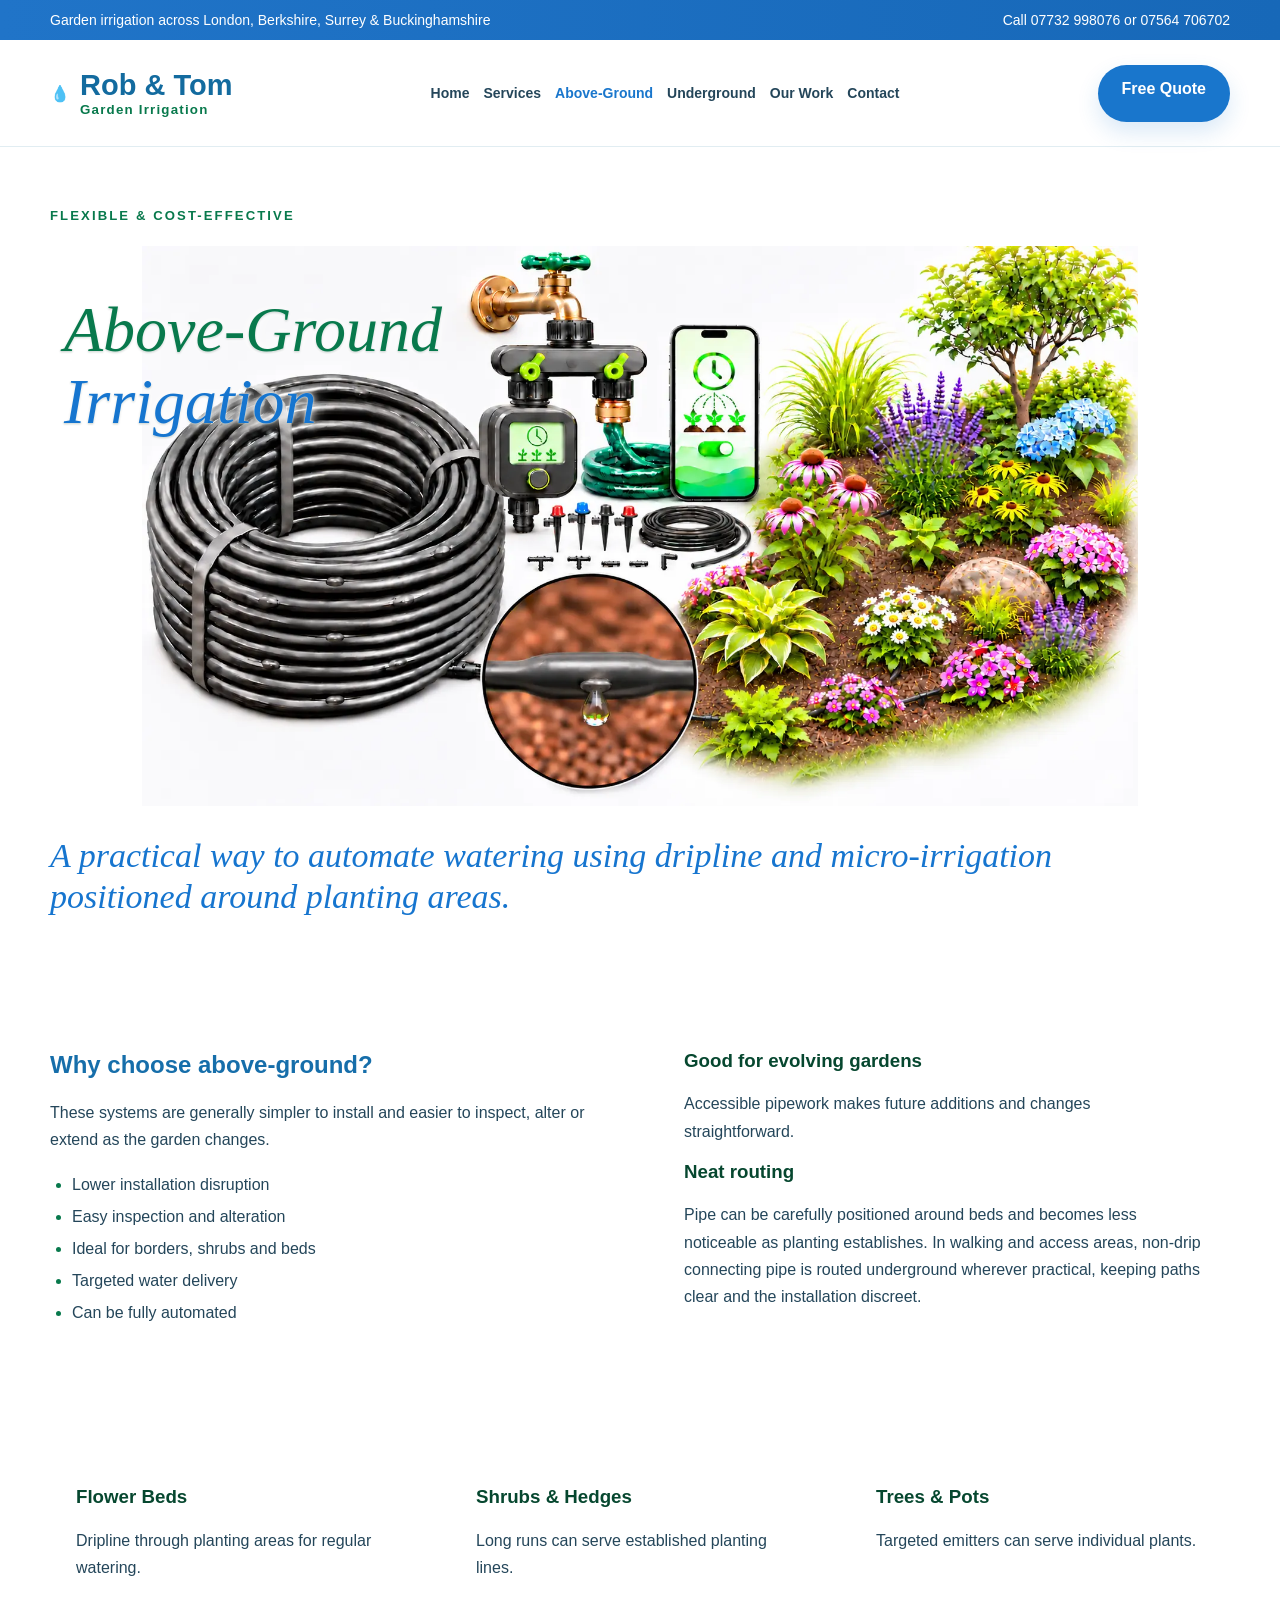
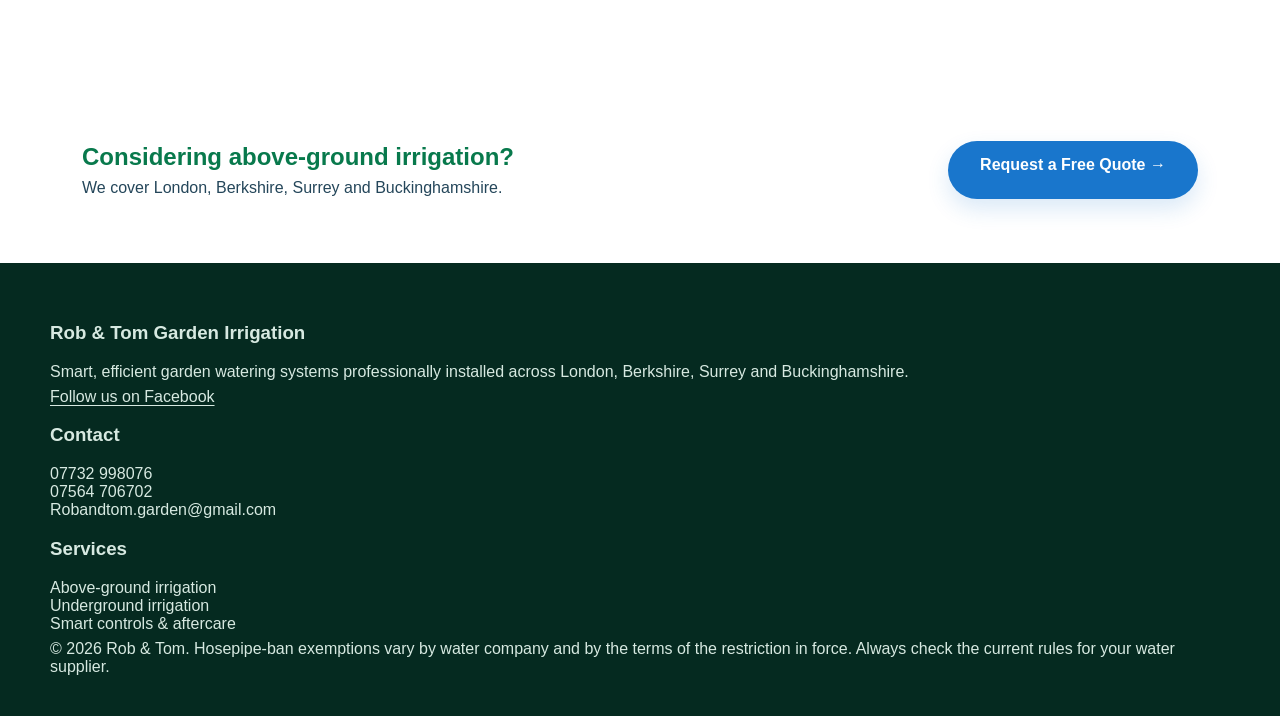
==== commit bab99f5e: "Add Facebook page link to site footers" ====
--- a/above-ground.html
+++ b/above-ground.html
@@ -12,4 +12,4 @@
     </a>
 
   </div>
-</section></main><footer><div class="wrap"><div class="footer-grid"><div><h3>Rob &amp; Tom Garden Irrigation</h3><p>Smart, efficient garden watering systems professionally installed across London, Berkshire, Surrey and Buckinghamshire.</p></div><div><h3>Contact</h3><p><a href="tel:+447732998076">07732 998076</a><br><a href="tel:+447564706702">07564 706702</a><br><a href="mailto:robandtomwi@gmail.com">Robandtom.garden@gmail.com</a></p></div><div><h3>Services</h3><p><a href="above-ground.html">Above-ground irrigation</a><br><a href="underground.html">Underground irrigation</a><br><a href="services.html">Smart controls &amp; aftercare</a></p></div></div><div class="small">© 2026 Rob &amp; Tom. Hosepipe-ban exemptions vary by water company and by the terms of the restriction in force. Always check the current rules for your water supplier.</div></div></footer><script src="script.js"></script></body></html>
+</section></main><footer><div class="wrap"><div class="footer-grid"><div><h3>Rob &amp; Tom Garden Irrigation</h3><p>Smart, efficient garden watering systems professionally installed across London, Berkshire, Surrey and Buckinghamshire.</p><p><a class="footer-social-link" href="https://www.facebook.com/profile.php?id=61596639961251" target="_blank" rel="noopener noreferrer">Follow us on Facebook</a></p></div><div><h3>Contact</h3><p><a href="tel:+447732998076">07732 998076</a><br><a href="tel:+447564706702">07564 706702</a><br><a href="mailto:robandtomwi@gmail.com">Robandtom.garden@gmail.com</a></p></div><div><h3>Services</h3><p><a href="above-ground.html">Above-ground irrigation</a><br><a href="underground.html">Underground irrigation</a><br><a href="services.html">Smart controls &amp; aftercare</a></p></div></div><div class="small">© 2026 Rob &amp; Tom. Hosepipe-ban exemptions vary by water company and by the terms of the restriction in force. Always check the current rules for your water supplier.</div></div></footer><script src="script.js"></script></body></html>
--- a/styles.css
+++ b/styles.css
@@ -720,6 +720,16 @@
 
 footer p {
   margin: 7px 0;
+}
+
+footer .footer-social-link {
+  text-decoration: underline;
+  text-underline-offset: 3px;
+}
+
+footer .footer-social-link:focus-visible {
+  outline: 2px solid currentColor;
+  outline-offset: 3px;
 }
 
 
--- a/section-cleanup.css
+++ b/section-cleanup.css
@@ -19,10 +19,11 @@
 main .final-cta p { color: #536b77; }
 /* Phone portrait only: let the garden follow the buttons instead of a fixed offset. */
 @media screen and (max-width: 560px) and (orientation: portrait) {
-  .hero { min-height: 0 !important; }
+  .hero { min-height: 0 !important; margin-bottom: 350px !important; }
   .hero-layout { position: static !important; min-height: 0 !important; padding-bottom: 0 !important; }
   .hero-garden {
     position: relative !important;
+    z-index: 2 !important;
     inset: auto !important;
     min-height: 0 !important;
     width: 100%;
@@ -31,4 +32,10 @@
     margin-top: -36px;
     background-position: center !important;
   }
+  .benefits-panel {
+    top: 100% !important;
+    bottom: auto !important;
+    padding-top: 82px !important;
+    z-index: 1 !important;
+  }
 }
